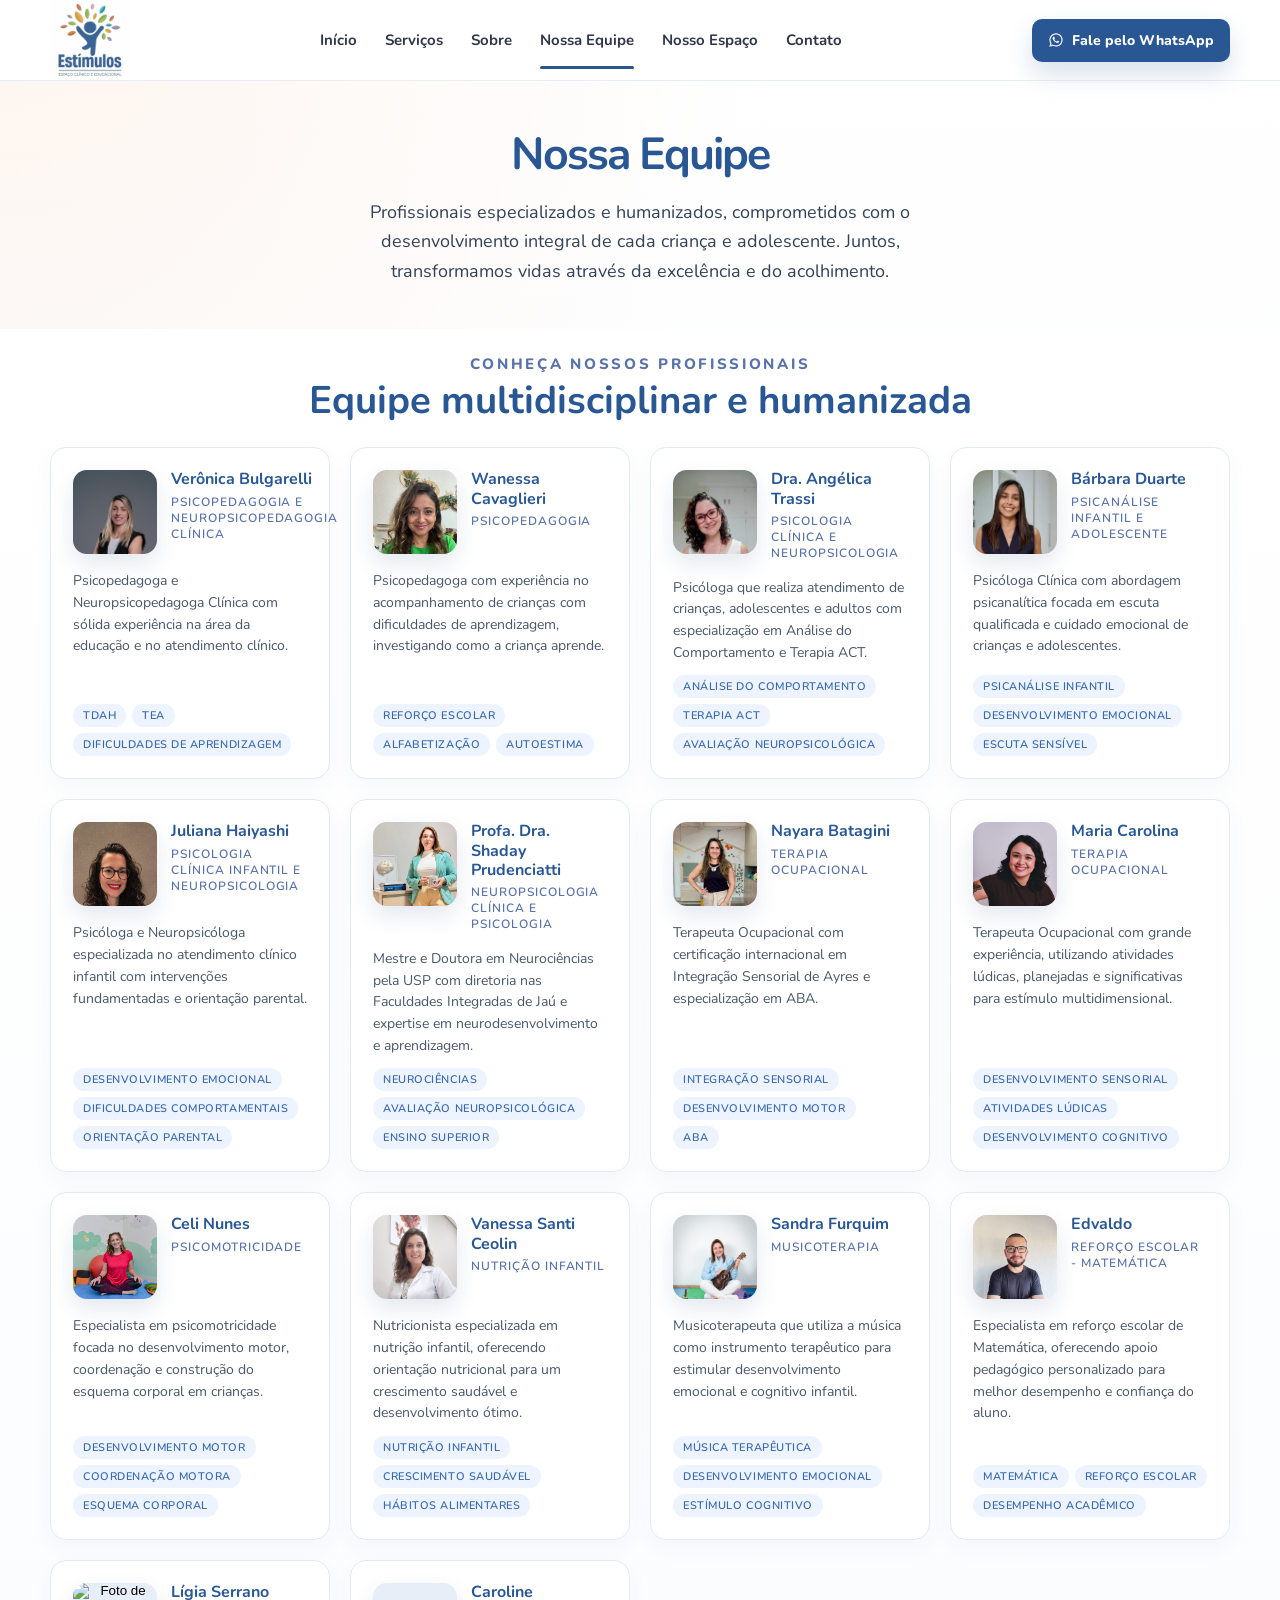
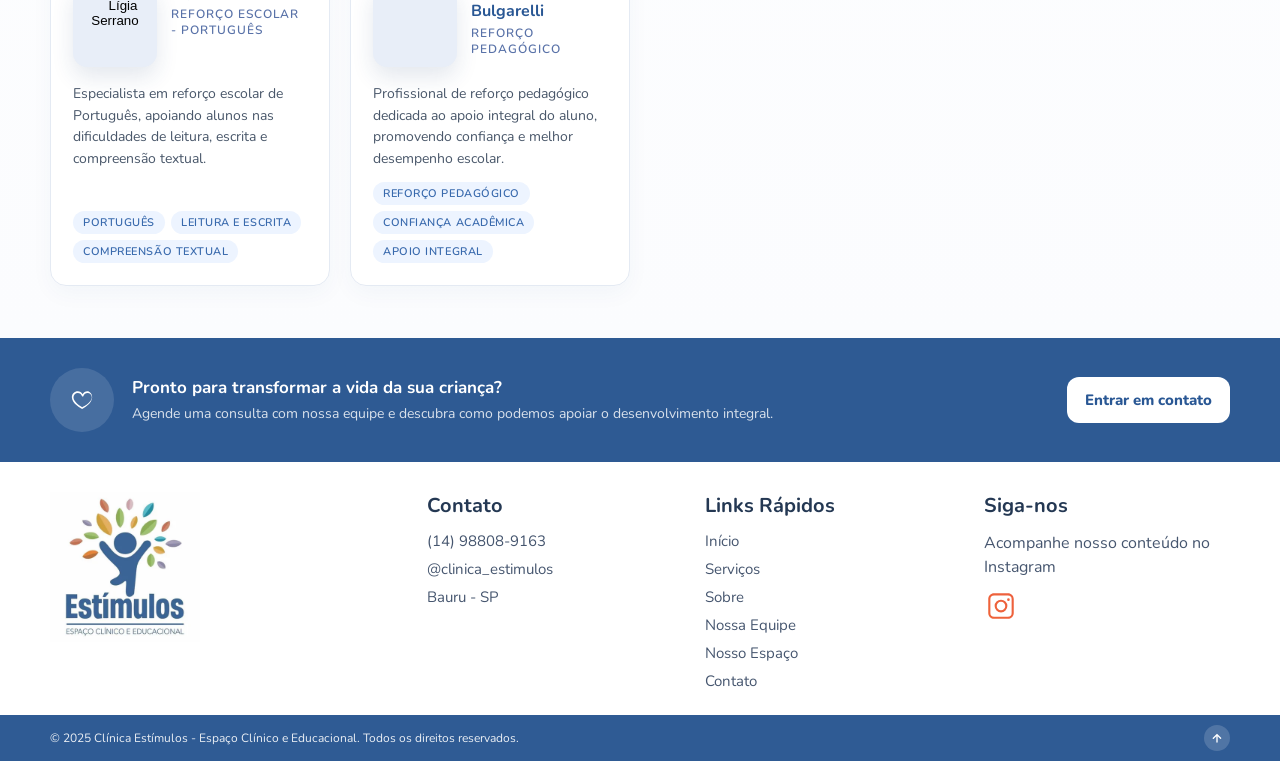
==== equipe.html @ e7fdd73e "Refactor code structure for improved readability and maintainability" ====
<!DOCTYPE html>
<html lang="pt-BR">
<head>
  <meta charset="UTF-8" />
  <meta name="viewport" content="width=device-width, initial-scale=1.0" />
  <title>Nossa Equipe | Clínica Estímulos</title>
  <meta name="description" content="Conheça nossa equipe multidisciplinar de profissionais especializados em desenvolvimento infantil, TDAH, TEA e aprendizagem." />
  <link rel="icon" type="image/png" href="images/logo.png" />
  <link rel="preconnect" href="https://fonts.googleapis.com" />
  <link rel="preconnect" href="https://fonts.gstatic.com" crossorigin />
  <link href="https://fonts.googleapis.com/css2?family=Nunito:wght@400;500;600;700;800&display=swap" rel="stylesheet" />
  <link rel="stylesheet" href="css/style.css" />
</head>
<body>
  <header class="site-header">
    <div class="container nav">
      <a href="index.html#home" class="brand" aria-label="Clínica Estímulos">
        <img src="images/logo.png" alt="Clínica Estímulos" class="logo" />
      </a>
      <button class="nav-toggle" type="button" aria-expanded="false" aria-controls="primary-menu" aria-label="Abrir menu principal">
        <span></span>
        <span></span>
        <span></span>
      </button>
      <nav id="primary-menu" class="main-nav" aria-label="Principal">
        <a href="index.html#home">Início</a>
        <a href="index.html#servicos">Serviços</a>
        <a href="index.html#sobre">Sobre</a>
        <a class="active" href="equipe.html">Nossa Equipe</a>
        <a href="nosso-espaco.html">Nosso Espaço</a>
        <a href="index.html#contato">Contato</a>
      </nav>
      <a class="btn-primary header-cta" href="https://wa.me/5514988089163" target="_blank" rel="noreferrer">
        <span class="btn-icon" aria-hidden="true">
          <svg viewBox="0 0 24 24" role="img"><path d="M19.05 4.94A9.86 9.86 0 0 0 12.03 2C6.57 2 2.13 6.44 2.13 11.9c0 1.75.46 3.46 1.34 4.98L2 22l5.28-1.38a9.87 9.87 0 0 0 4.73 1.2h.01c5.45 0 9.89-4.44 9.89-9.9 0-2.64-1.03-5.12-2.86-6.98Zm-7.02 15.2h-.01a8.2 8.2 0 0 1-4.18-1.14l-.3-.18-3.13.82.84-3.05-.2-.31a8.2 8.2 0 0 1-1.26-4.38c0-4.53 3.69-8.22 8.23-8.22 2.2 0 4.26.85 5.81 2.42a8.16 8.16 0 0 1 2.4 5.82c0 4.54-3.69 8.22-8.2 8.22Zm4.5-6.17c-.25-.12-1.49-.74-1.72-.83-.23-.08-.4-.12-.56.12-.17.25-.65.83-.8 1-.15.17-.3.19-.55.06-.25-.12-1.06-.39-2.03-1.26-.75-.67-1.26-1.5-1.4-1.75-.14-.25-.02-.38.1-.5.11-.11.25-.3.37-.44.12-.15.17-.25.25-.42.08-.17.04-.31-.02-.44-.06-.12-.56-1.35-.77-1.84-.2-.49-.4-.42-.56-.43h-.48c-.16 0-.42.06-.64.31-.22.25-.84.82-.84 2s.86 2.31.98 2.47c.12.17 1.69 2.57 4.1 3.6.57.25 1.02.4 1.36.52.57.18 1.08.16 1.49.1.45-.07 1.49-.61 1.7-1.2.21-.59.21-1.09.15-1.2-.06-.11-.23-.17-.48-.29Z" /></svg>
        </span>
        Fale pelo WhatsApp
      </a>
    </div>
  </header>

  <main>
    <section class="hero hero-secondary">
      <div class="container hero-grid-secondary">
        <div class="hero-copy-secondary">
          <h1>Nossa Equipe</h1>
          <p>
            Profissionais especializados e humanizados, comprometidos com o desenvolvimento
            integral de cada criança e adolescente. Juntos, transformamos vidas através da
            excelência e do acolhimento.
          </p>
        </div>
      </div>
    </section>

    <section class="team section-space">
      <div class="container">
        <div class="section-heading">
          <span>Conheça nossos profissionais</span>
          <h2>Equipe multidisciplinar e humanizada</h2>
        </div>

        <div class="team-grid js-team-gallery">
          <article class="team-card">
            <div class="team-card-header">
              <button class="team-avatar" type="button" aria-label="Ampliar foto de Verônica Bulgarelli">
                <img src="images/profissionais/veronica-bulgarelli.jfif" alt="Foto de Verônica Bulgarelli" loading="lazy" decoding="async" />
              </button>
              <div class="team-info-header">
                <h3>Verônica Bulgarelli</h3>
                <p class="team-specialty">Psicopedagogia e Neuropsicopedagogia Clínica</p>
              </div>
            </div>
            <div class="team-card-body">
              <p class="team-description">Psicopedagoga e Neuropsicopedagoga Clínica com sólida experiência na área da educação e no atendimento clínico.</p>
              <div class="team-tags">
                <span class="tag">TDAH</span>
                <span class="tag">TEA</span>
                <span class="tag">Dificuldades de Aprendizagem</span>
              </div>
            </div>
          </article>

          <article class="team-card">
            <div class="team-card-header">
              <button class="team-avatar" type="button" aria-label="Ampliar foto de Wanessa Cavaglieri">
                <img src="images/profissionais/wanessa-cavaglieri.jfif" alt="Foto de Wanessa Cavaglieri" loading="lazy" decoding="async" />
              </button>
              <div class="team-info-header">
                <h3>Wanessa Cavaglieri</h3>
                <p class="team-specialty">Psicopedagogia</p>
              </div>
            </div>
            <div class="team-card-body">
              <p class="team-description">Psicopedagoga com experiência no acompanhamento de crianças com dificuldades de aprendizagem, investigando como a criança aprende.</p>
              <div class="team-tags">
                <span class="tag">Reforço Escolar</span>
                <span class="tag">Alfabetização</span>
                <span class="tag">Autoestima</span>
              </div>
            </div>
          </article>

          <article class="team-card">
            <div class="team-card-header">
              <button class="team-avatar" type="button" aria-label="Ampliar foto de Dra. Angélica Trassi">
                <img src="images/profissionais/angelica-trassi.jfif" alt="Foto de Dra. Angélica Trassi" loading="lazy" decoding="async" />
              </button>
              <div class="team-info-header">
                <h3>Dra. Angélica Trassi</h3>
                <p class="team-specialty">Psicologia Clínica e Neuropsicologia</p>
              </div>
            </div>
            <div class="team-card-body">
              <p class="team-description">Psicóloga que realiza atendimento de crianças, adolescentes e adultos com especialização em Análise do Comportamento e Terapia ACT.</p>
              <div class="team-tags">
                <span class="tag">Análise do Comportamento</span>
                <span class="tag">Terapia ACT</span>
                <span class="tag">Avaliação Neuropsicológica</span>
              </div>
            </div>
          </article>

          <article class="team-card">
            <div class="team-card-header">
              <button class="team-avatar" type="button" aria-label="Ampliar foto de Bárbara Duarte">
                <img src="images/profissionais/barbara-duarte.jfif" alt="Foto de Bárbara Duarte" loading="lazy" decoding="async" />
              </button>
              <div class="team-info-header">
                <h3>Bárbara Duarte</h3>
                <p class="team-specialty">Psicanálise Infantil e Adolescente</p>
              </div>
            </div>
            <div class="team-card-body">
              <p class="team-description">Psicóloga Clínica com abordagem psicanalítica focada em escuta qualificada e cuidado emocional de crianças e adolescentes.</p>
              <div class="team-tags">
                <span class="tag">Psicanálise Infantil</span>
                <span class="tag">Desenvolvimento Emocional</span>
                <span class="tag">Escuta Sensível</span>
              </div>
            </div>
          </article>

          <article class="team-card">
            <div class="team-card-header">
              <button class="team-avatar" type="button" aria-label="Ampliar foto de Juliana Haiyashi">
                <img src="images/profissionais/juliana-haiyashi.jfif" alt="Foto de Juliana Haiyashi" loading="lazy" decoding="async" />
              </button>
              <div class="team-info-header">
                <h3>Juliana Haiyashi</h3>
                <p class="team-specialty">Psicologia Clínica Infantil e Neuropsicologia</p>
              </div>
            </div>
            <div class="team-card-body">
              <p class="team-description">Psicóloga e Neuropsicóloga especializada no atendimento clínico infantil com intervenções fundamentadas e orientação parental.</p>
              <div class="team-tags">
                <span class="tag">Desenvolvimento Emocional</span>
                <span class="tag">Dificuldades Comportamentais</span>
                <span class="tag">Orientação Parental</span>
              </div>
            </div>
          </article>

          <article class="team-card">
            <div class="team-card-header">
              <button class="team-avatar" type="button" aria-label="Ampliar foto de Profa. Dra. Shaday Prudenciatti">
                <img src="images/profissionais/shaday-prudenciatti.jfif" alt="Foto de Profa. Dra. Shaday Prudenciatti" loading="lazy" decoding="async" />
              </button>
              <div class="team-info-header">
                <h3>Profa. Dra. Shaday Prudenciatti</h3>
                <p class="team-specialty">Neuropsicologia Clínica e Psicologia</p>
              </div>
            </div>
            <div class="team-card-body">
              <p class="team-description">Mestre e Doutora em Neurociências pela USP com diretoria nas Faculdades Integradas de Jaú e expertise em neurodesenvolvimento e aprendizagem.</p>
              <div class="team-tags">
                <span class="tag">Neurociências</span>
                <span class="tag">Avaliação Neuropsicológica</span>
                <span class="tag">Ensino Superior</span>
              </div>
            </div>
          </article>

          <article class="team-card">
            <div class="team-card-header">
              <button class="team-avatar" type="button" aria-label="Ampliar foto de Nayara Batagini">
                <img class="team-avatar-photo-nayara" src="images/profissionais/nayara-batagini.jpeg" alt="Foto de Nayara Batagini" loading="lazy" decoding="async" />
              </button>
              <div class="team-info-header">
                <h3>Nayara Batagini</h3>
                <p class="team-specialty">Terapia Ocupacional</p>
              </div>
            </div>
            <div class="team-card-body">
              <p class="team-description">Terapeuta Ocupacional com certificação internacional em Integração Sensorial de Ayres e especialização em ABA.</p>
              <div class="team-tags">
                <span class="tag">Integração Sensorial</span>
                <span class="tag">Desenvolvimento Motor</span>
                <span class="tag">ABA</span>
              </div>
            </div>
          </article>

          <article class="team-card">
            <div class="team-card-header">
              <button class="team-avatar" type="button" aria-label="Ampliar foto de Maria Carolina">
                <img src="images/profissionais/maria-carolina.jpeg" alt="Foto de Maria Carolina" loading="lazy" decoding="async" />
              </button>
              <div class="team-info-header">
                <h3>Maria Carolina</h3>
                <p class="team-specialty">Terapia Ocupacional</p>
              </div>
            </div>
            <div class="team-card-body">
              <p class="team-description">Terapeuta Ocupacional com grande experiência, utilizando atividades lúdicas, planejadas e significativas para estímulo multidimensional.</p>
              <div class="team-tags">
                <span class="tag">Desenvolvimento Sensorial</span>
                <span class="tag">Atividades Lúdicas</span>
                <span class="tag">Desenvolvimento Cognitivo</span>
              </div>
            </div>
          </article>

          <article class="team-card">
            <div class="team-card-header">
              <button class="team-avatar" type="button" aria-label="Ampliar foto de Celi Nunes">
                <img src="images/profissionais/celi-nunes.jfif" alt="Foto de Celi Nunes" loading="lazy" decoding="async" />
              </button>
              <div class="team-info-header">
                <h3>Celi Nunes</h3>
                <p class="team-specialty">Psicomotricidade</p>
              </div>
            </div>
            <div class="team-card-body">
              <p class="team-description">Especialista em psicomotricidade focada no desenvolvimento motor, coordenação e construção do esquema corporal em crianças.</p>
              <div class="team-tags">
                <span class="tag">Desenvolvimento Motor</span>
                <span class="tag">Coordenação Motora</span>
                <span class="tag">Esquema Corporal</span>
              </div>
            </div>
          </article>

          <article class="team-card">
            <div class="team-card-header">
              <button class="team-avatar" type="button" aria-label="Ampliar foto de Vanessa Santi Ceolin">
                <img src="images/profissionais/vanessa-santi-ceolin.jfif" alt="Foto de Vanessa Santi Ceolin" loading="lazy" decoding="async" />
              </button>
              <div class="team-info-header">
                <h3>Vanessa Santi Ceolin</h3>
                <p class="team-specialty">Nutrição Infantil</p>
              </div>
            </div>
            <div class="team-card-body">
              <p class="team-description">Nutricionista especializada em nutrição infantil, oferecendo orientação nutricional para um crescimento saudável e desenvolvimento ótimo.</p>
              <div class="team-tags">
                <span class="tag">Nutrição Infantil</span>
                <span class="tag">Crescimento Saudável</span>
                <span class="tag">Hábitos Alimentares</span>
              </div>
            </div>
          </article>

          <article class="team-card">
            <div class="team-card-header">
              <button class="team-avatar" type="button" aria-label="Ampliar foto de Sandra Furquim">
                <img src="images/profissionais/sandra-furquim.jfif" alt="Foto de Sandra Furquim" loading="lazy" decoding="async" />
              </button>
              <div class="team-info-header">
                <h3>Sandra Furquim</h3>
                <p class="team-specialty">Musicoterapia</p>
              </div>
            </div>
            <div class="team-card-body">
              <p class="team-description">Musicoterapeuta que utiliza a música como instrumento terapêutico para estimular desenvolvimento emocional e cognitivo infantil.</p>
              <div class="team-tags">
                <span class="tag">Música Terapêutica</span>
                <span class="tag">Desenvolvimento Emocional</span>
                <span class="tag">Estímulo Cognitivo</span>
              </div>
            </div>
          </article>

          <article class="team-card">
            <div class="team-card-header">
              <button class="team-avatar" type="button" aria-label="Ampliar foto de Edvaldo">
                <img src="images/profissionais/edvaldo.jfif" alt="Foto de Edvaldo" loading="lazy" decoding="async" />
              </button>
              <div class="team-info-header">
                <h3>Edvaldo</h3>
                <p class="team-specialty">Reforço Escolar - Matemática</p>
              </div>
            </div>
            <div class="team-card-body">
              <p class="team-description">Especialista em reforço escolar de Matemática, oferecendo apoio pedagógico personalizado para melhor desempenho e confiança do aluno.</p>
              <div class="team-tags">
                <span class="tag">Matemática</span>
                <span class="tag">Reforço Escolar</span>
                <span class="tag">Desempenho Acadêmico</span>
              </div>
            </div>
          </article>

          <article class="team-card">
            <div class="team-card-header">
              <button class="team-avatar" type="button" aria-label="Ampliar foto de Lígia Serrano">
                <img src="images/profissionais/ligia-serrano.jpeg" alt="Foto de Lígia Serrano" loading="lazy" decoding="async" />
              </button>
              <div class="team-info-header">
                <h3>Lígia Serrano</h3>
                <p class="team-specialty">Reforço Escolar - Português</p>
              </div>
            </div>
            <div class="team-card-body">
              <p class="team-description">Especialista em reforço escolar de Português, apoiando alunos nas dificuldades de leitura, escrita e compreensão textual.</p>
              <div class="team-tags">
                <span class="tag">Português</span>
                <span class="tag">Leitura e Escrita</span>
                <span class="tag">Compreensão Textual</span>
              </div>
            </div>
          </article>

          <article class="team-card">
            <div class="team-card-header">
              <button class="team-avatar" type="button" aria-label="Ampliar foto de Caroline Bulgarelli">
                <img src="images/profissionais/caroline-bulgarelli.jfif" alt="Foto de Caroline Bulgarelli" loading="lazy" decoding="async" />
              </button>
              <div class="team-info-header">
                <h3>Caroline Bulgarelli</h3>
                <p class="team-specialty">Reforço Pedagógico</p>
              </div>
            </div>
            <div class="team-card-body">
              <p class="team-description">Profissional de reforço pedagógico dedicada ao apoio integral do aluno, promovendo confiança e melhor desempenho escolar.</p>
              <div class="team-tags">
                <span class="tag">Reforço Pedagógico</span>
                <span class="tag">Confiança Acadêmica</span>
                <span class="tag">Apoio Integral</span>
              </div>
            </div>
          </article>
        </div>
      </div>
    </section>

    <div class="space-lightbox team-lightbox" aria-hidden="true">
      <button class="space-lightbox-close" type="button" aria-label="Fechar foto ampliada">×</button>
      <button class="space-lightbox-nav prev" type="button" aria-label="Foto anterior">‹</button>
      <figure class="space-lightbox-figure" role="dialog" aria-modal="true" aria-label="Foto ampliada do profissional">
        <img src="" alt="" class="space-lightbox-image" />
        <figcaption class="space-lightbox-caption"></figcaption>
      </figure>
      <button class="space-lightbox-nav next" type="button" aria-label="Próxima foto">›</button>
    </div>

    <section class="info-band">
      <div class="container info-band-inner">
        <div class="info-copy">
          <div class="heart-icon" aria-hidden="true"><svg viewBox="0 0 64 64" role="img"><path d="M45.3 10.7c-5 0-9.3 2.8-11.8 7-2.5-4.2-6.8-7-11.8-7C13.5 10.7 7 17.2 7 25.3c0 15.7 23.5 28 24.5 28.5a2 2 0 0 0 1.8 0C34.3 53.3 57 41 57 25.3c0-8.1-6.5-14.6-11.7-14.6Zm-12.9 39C26.9 46.5 11 36.3 11 25.3c0-5.9 4.8-10.7 10.7-10.7 4.4 0 8.4 3 10 7.4a2 2 0 0 0 3.8 0c1.6-4.4 5.6-7.4 10-7.4 5.9 0 10.7 4.8 10.7 10.7 0 11-16.4 21.3-23.8 24.4Z" /></svg></div>
          <div>
            <h2>Pronto para transformar a vida da sua criança?</h2>
            <p>Agende uma consulta com nossa equipe e descubra como podemos apoiar o desenvolvimento integral.</p>
          </div>
        </div>
        <a href="https://wa.me/5514988089163" class="info-link" target="_blank" rel="noreferrer">Entrar em contato</a>
      </div>
    </section>
  </main>

  <footer id="contato" class="site-footer">
    <div class="container footer-grid">
      <div class="footer-brand"><img src="images/logo.png" alt="Clínica Estímulos" class="logo footer-logo" /></div>
      <div><h3>Contato</h3><ul class="footer-list"><li>(14) 98808-9163</li><li>@clinica_estimulos</li><li>Bauru - SP</li></ul></div>
      <div><h3>Links Rápidos</h3><ul class="footer-list footer-links"><li><a href="index.html#home">Início</a></li><li><a href="index.html#servicos">Serviços</a></li><li><a href="index.html#sobre">Sobre</a></li><li><a href="equipe.html">Nossa Equipe</a></li><li><a href="nosso-espaco.html">Nosso Espaço</a></li><li><a href="index.html#contato">Contato</a></li></ul></div>
      <div>
        <h3>Siga-nos</h3>
        <p class="social-copy">Acompanhe nosso conteúdo no Instagram</p>
        <a href="https://www.instagram.com/clinica_estimulos" target="_blank" rel="noreferrer" class="social-link" aria-label="Instagram da Clínica Estímulos">
          <svg viewBox="0 0 64 64" role="img"><defs><linearGradient id="insta" x1="0" y1="64" x2="64" y2="0"><stop offset="0" stop-color="#feda75" /><stop offset="0.4" stop-color="#fa7e1e" /><stop offset="0.7" stop-color="#d62976" /><stop offset="1" stop-color="#4f5bd5" /></linearGradient></defs><path fill="url(#insta)" d="M19 8h26c6.1 0 11 4.9 11 11v26c0 6.1-4.9 11-11 11H19C12.9 56 8 51.1 8 45V19C8 12.9 12.9 8 19 8Zm0 4a7 7 0 0 0-7 7v26a7 7 0 0 0 7 7h26a7 7 0 0 0 7-7V19a7 7 0 0 0-7-7H19Zm27 5.5a2.5 2.5 0 1 1 0 5 2.5 2.5 0 0 1 0-5ZM32 20a12 12 0 1 1 0 24 12 12 0 0 1 0-24Zm0 4a8 8 0 1 0 0 16 8 8 0 0 0 0-16Z" /></svg>
        </a>
      </div>
    </div>
    <div class="footer-bottom">
      <div class="container footer-bottom-inner">
        <p>© 2025 Clínica Estímulos - Espaço Clínico e Educacional. Todos os direitos reservados.</p>
        <a href="#home" class="back-to-top" aria-label="Voltar ao topo"><svg viewBox="0 0 24 24" role="img"><path d="M12 5.5 5.8 11.7a1 1 0 1 0 1.4 1.4l3.8-3.8V18a1 1 0 1 0 2 0V9.3l3.8 3.8a1 1 0 0 0 1.4-1.4L12 5.5Z" /></svg></a>
      </div>
    </div>
  </footer>
  <script src="js/script.js"></script>
</body>
</html>
---- css/style.css ----
:root {
  --blue: #295794;
  --blue-dark: #1d3f73;
  --blue-soft: #edf4ff;
  --text: #1f2f46;
  --muted: #516074;
  --line: #e4eaf3;
  --surface: #ffffff;
  --band: #2e5a93;
  --shadow: 0 18px 40px rgba(37, 75, 122, 0.09);
}

* {
  margin: 0;
  padding: 0;
  box-sizing: border-box;
}

html {
  scroll-behavior: smooth;
  overflow-x: hidden;
}

body {
  font-family: "Nunito", sans-serif;
  color: var(--text);
  max-width: 100%;
  overflow-x: hidden;
  background:
    radial-gradient(circle at top left, rgba(248, 206, 176, 0.2), transparent 28%),
    linear-gradient(180deg, #ffffff 0%, #fbfcfe 38%, #ffffff 100%);
}

img {
  max-width: 100%;
  display: block;
}

a {
  color: inherit;
  text-decoration: none;
}

.container {
  width: min(1180px, calc(100% - 32px));
  margin: 0 auto;
}

.section-space {
  padding: 24px 0 52px;
}

.site-header {
  position: sticky;
  top: 0;
  z-index: 20;
  background: rgba(255, 255, 255, 0.95);
  backdrop-filter: blur(10px);
  border-bottom: 1px solid rgba(228, 234, 243, 0.8);
  transition: box-shadow 0.25s ease;
}

.site-header.is-floating {
  box-shadow: 0 4px 20px rgba(37, 75, 122, 0.12);
}

section[id] {
  scroll-margin-top: 92px;
}

.nav {
  min-height: 76px;
  display: flex;
  align-items: center;
  justify-content: space-between;
  gap: 24px;
}

.brand {
  flex: 0 0 auto;
}

.logo {
  width: 80px;
}

.nav-toggle {
  display: none;
  width: 42px;
  height: 42px;
  border: 1px solid #c5d5ec;
  border-radius: 10px;
  background: #fff;
  align-items: center;
  justify-content: center;
  flex-direction: column;
  gap: 5px;
  cursor: pointer;
}

.nav-toggle span {
  width: 18px;
  height: 2px;
  border-radius: 999px;
  background: var(--blue);
  transition: transform 0.2s ease, opacity 0.2s ease;
}

.site-header.menu-open .nav-toggle span:nth-child(1) {
  transform: translateY(7px) rotate(45deg);
}

.site-header.menu-open .nav-toggle span:nth-child(2) {
  opacity: 0;
}

.site-header.menu-open .nav-toggle span:nth-child(3) {
  transform: translateY(-7px) rotate(-45deg);
}

.main-nav {
  display: flex;
  align-items: center;
  flex-wrap: nowrap;
  justify-content: center;
  gap: 28px;
  font-size: 15px;
  font-weight: 700;
  color: #303747;
}

.main-nav a {
  position: relative;
  padding: 8px 0;
}

.main-nav a.active::after,
.main-nav a:hover::after {
  content: "";
  position: absolute;
  left: 0;
  right: 0;
  bottom: -11px;
  height: 3px;
  border-radius: 999px;
  background: var(--blue);
}

.btn-primary,
.btn-secondary,
.info-link {
  display: inline-flex;
  align-items: center;
  justify-content: center;
  gap: 8px;
  min-height: 46px;
  border-radius: 12px;
  padding: 12px 18px;
  font-size: 15px;
  font-weight: 800;
  transition: transform 0.2s ease, box-shadow 0.2s ease, background 0.2s ease;
}

.btn-primary:hover,
.btn-secondary:hover,
.info-link:hover {
  transform: translateY(-1px);
}

.btn-primary {
  background: var(--blue);
  color: #fff;
  box-shadow: 0 12px 24px rgba(41, 87, 148, 0.18);
}

.btn-secondary {
  border: 1.5px solid #7291c1;
  color: var(--blue);
  background: #fff;
}

.header-cta {
  padding-inline: 16px;
  min-height: 42px;
  font-size: 14px;
  border-radius: 10px;
  white-space: nowrap;
}

.btn-icon {
  width: 16px;
  height: 16px;
  display: inline-flex;
}

.btn-icon svg {
  width: 100%;
  height: 100%;
  fill: currentColor;
}

.hero {
  padding: 42px 0 26px;
}

.hero-grid {
  display: grid;
  grid-template-columns: minmax(0, 1fr) minmax(380px, 0.97fr);
  gap: 34px;
  align-items: center;
}

.hero-copy {
  padding: 20px 0 0 12px;
}

.hero-copy h1 {
  max-width: 560px;
  font-size: clamp(3rem, 4vw, 4.25rem);
  line-height: 0.98;
  color: var(--blue);
  letter-spacing: -0.045em;
  margin-bottom: 24px;
}

.hero-copy p {
  max-width: 505px;
  font-size: 18px;
  line-height: 1.65;
  color: #334257;
}

.hero-actions {
  display: flex;
  flex-wrap: wrap;
  gap: 14px;
  margin-top: 26px;
}

.btn-whatsapp {
  padding-inline: 16px 20px;
}

.hero-visual {
  position: relative;
  min-height: 520px;
  overflow: hidden;
  border-radius: 0 0 0 80px;
  background:
    radial-gradient(circle at 20% 26%, rgba(255, 197, 156, 0.45), transparent 18%),
    linear-gradient(135deg, #fff 10%, #f6ede6 100%);
}

.hero-photo {
  position: absolute;
  inset: 24px 76px 0 0;
  width: calc(100% - 76px);
  height: calc(100% - 24px);
  object-fit: cover;
  object-position: center;
  border-radius: 0 0 0 48px;
}

.leaf {
  position: absolute;
  right: 0;
  border-radius: 100% 0 100% 0;
  opacity: 0.95;
}

.leaf-1 { top: 52px; right: 76px; width: 44px; height: 72px; background: #dbadc5; transform: rotate(-12deg); }
.leaf-2 { top: 44px; right: 8px; width: 54px; height: 92px; background: #9ccc64; transform: rotate(34deg); }
.leaf-3 { top: 128px; right: 88px; width: 70px; height: 132px; background: #a6d576; transform: rotate(12deg); }
.leaf-4 { top: 112px; right: 32px; width: 54px; height: 112px; background: #f5cb62; transform: rotate(10deg); }
.leaf-5 { top: 152px; right: -6px; width: 54px; height: 96px; background: #77bdd8; transform: rotate(50deg); }
.leaf-6 { top: 228px; right: 36px; width: 72px; height: 112px; background: #f2a06f; transform: rotate(82deg); }
.leaf-7 { top: 298px; right: 92px; width: 60px; height: 108px; background: #c7d66c; transform: rotate(126deg); }
.leaf-8 { top: 316px; right: 6px; width: 46px; height: 76px; background: #93c9df; transform: rotate(128deg); }
.leaf-9 { top: 406px; right: 40px; width: 34px; height: 56px; background: #f1c879; transform: rotate(126deg); }

.section-heading {
  text-align: center;
  margin-bottom: 26px;
}

.section-heading span,
.about-copy > span {
  display: inline-block;
  margin-bottom: 6px;
  font-size: 15px;
  font-weight: 800;
  text-transform: uppercase;
  letter-spacing: 0.18em;
  color: #5972a8;
}

.section-heading h2,
.about-copy h2 {
  font-size: clamp(2rem, 3vw, 3rem);
  line-height: 1.08;
  color: var(--blue);
}

.services-grid {
  display: grid;
  grid-template-columns: repeat(4, minmax(0, 1fr));
  gap: 12px;
}

.service-card {
  background: rgba(255, 255, 255, 0.92);
  border: 1px solid var(--line);
  border-radius: 16px;
  padding: 22px 18px 16px;
  text-align: center;
  box-shadow: 0 8px 22px rgba(36, 69, 116, 0.04);
}

.service-icon {
  width: 76px;
  height: 76px;
  margin: 0 auto 16px;
  display: grid;
  place-items: center;
  border-radius: 999px;
}

.service-icon svg,
.feature-icon svg,
.heart-icon svg,
.back-to-top svg,
.social-link svg {
  width: 38px;
  height: 38px;
  fill: currentColor;
}

.service-card h3 {
  min-height: 54px;
  font-size: 15px;
  line-height: 1.2;
  color: var(--blue);
  margin-bottom: 8px;
}

.service-card p {
  font-size: 13px;
  line-height: 1.45;
  color: #49576a;
}

.blue { background: #deecff; color: #3869ad; }
.green { background: #e7f4cf; color: #568749; }
.lilac { background: #ede7fa; color: #61589c; }
.yellow { background: #fff1cb; color: #d38d1c; }
.peach { background: #ffe6dc; color: #cb7b54; }
.mint { background: #ddf4e5; color: #4d9065; }
.coral { background: #ffebe1; color: #da5f3b; }
.sky { background: #e3efff; color: #4e7cc8; }
.pink { background: #fde4f4; color: #b94b8a; }

.about {
  background: linear-gradient(180deg, #faf8f5 0%, #ffffff 100%);
  padding: 18px 0 0;
}

.about-grid {
  display: grid;
  grid-template-columns: minmax(0, 0.88fr) minmax(0, 1.12fr);
  align-items: center;
}

.about-image-wrap {
  min-height: 420px;
}

.about-image {
  width: 100%;
  height: 100%;
  min-height: 420px;
  object-fit: cover;
}

.about-copy {
  padding: 36px 10px 34px 38px;
}

.about-copy p {
  max-width: 600px;
  font-size: 17px;
  line-height: 1.6;
  color: var(--muted);
  margin-top: 16px;
}

.feature-grid {
  display: grid;
  grid-template-columns: repeat(3, minmax(0, 1fr));
  gap: 16px;
  margin-top: 28px;
}

.feature-card {
  display: flex;
  align-items: flex-start;
  gap: 12px;
}

.feature-icon,
.heart-icon,
.back-to-top {
  flex: 0 0 auto;
  width: 48px;
  height: 48px;
  display: grid;
  place-items: center;
  border-radius: 999px;
}

.feature-icon svg,
.heart-icon svg,
.back-to-top svg {
  width: 26px;
  height: 26px;
}

.blue-soft { background: #edf4ff; color: #547fbc; }
.green-soft { background: #e7f4eb; color: #5f9e71; }
.lilac-soft { background: #f1ebff; color: #836bbd; }

.feature-card h3 {
  font-size: 18px;
  line-height: 1.15;
  color: #274f88;
  margin-bottom: 6px;
}

.feature-card p {
  font-size: 13px;
  line-height: 1.45;
  color: #637286;
  margin: 0;
}

.info-band {
  background: var(--band);
  color: #fff;
}

.info-band-inner {
  min-height: 124px;
  display: flex;
  align-items: center;
  justify-content: space-between;
  gap: 24px;
  padding: 22px 0;
}

.info-copy {
  display: flex;
  align-items: center;
  gap: 18px;
}

.heart-icon {
  background: rgba(255, 255, 255, 0.12);
  color: #fff;
  width: 64px;
  height: 64px;
}

.info-copy h2 {
  font-size: 17px;
  line-height: 1.35;
  margin-bottom: 4px;
}

.info-copy p {
  color: rgba(255, 255, 255, 0.82);
  font-size: 14px;
}

.info-link {
  background: #fff;
  color: var(--blue);
  min-width: 112px;
}

.site-footer {
  background: #fff;
}

.footer-grid {
  display: grid;
  grid-template-columns: 1.4fr 1fr 1fr 1fr;
  gap: 32px;
  padding: 30px 0 24px;
  align-items: start;
}

.footer-logo {
  width: 150px;
}

.site-footer h3 {
  font-size: 20px;
  color: #243853;
  margin-bottom: 12px;
}

.footer-list {
  list-style: none;
  display: grid;
  gap: 8px;
  color: #46566f;
  font-size: 15px;
}

.footer-links a:hover {
  color: var(--blue);
}

.social-copy {
  color: #46566f;
  line-height: 1.5;
  margin-bottom: 10px;
}

.social-link {
  display: inline-flex;
  width: 34px;
  height: 34px;
}

.social-link svg {
  width: 100%;
  height: 100%;
}

.footer-bottom {
  background: #2f5b94;
  color: rgba(255, 255, 255, 0.9);
}

.footer-bottom-inner {
  min-height: 46px;
  display: flex;
  align-items: center;
  justify-content: space-between;
  gap: 20px;
  font-size: 12px;
  text-align: center;
}

.back-to-top {
  background: rgba(255, 255, 255, 0.16);
  color: #fff;
  width: 26px;
  height: 26px;
}

.back-to-top svg {
  width: 16px;
  height: 16px;
}

@media (max-width: 1180px) {
  .main-nav {
    gap: 14px 18px;
    font-size: 14px;
  }

  .services-grid {
    grid-template-columns: repeat(3, minmax(0, 1fr));
  }
}

@media (max-width: 1100px) {
  .nav {
    position: relative;
    flex-wrap: nowrap;
    justify-content: space-between;
    padding: 14px 0;
    gap: 12px;
    min-height: 72px;
  }

  .nav-toggle {
    display: inline-flex;
  }

  .header-cta {
    display: none;
  }

  .main-nav {
    display: none;
    position: absolute;
    top: calc(100% + 8px);
    left: 0;
    right: 0;
    width: 100%;
    margin-top: 0;
    padding: 8px;
    border: 1px solid var(--line);
    border-radius: 12px;
    background: #fff;
    box-shadow: 0 12px 30px rgba(26, 56, 94, 0.08);
    flex-direction: column;
    align-items: stretch;
    gap: 4px;
    z-index: 25;
  }

  .site-header.menu-open .main-nav {
    display: flex;
  }

  .main-nav a {
    width: 100%;
    border-radius: 8px;
    padding: 10px 12px;
  }

  .main-nav a.active,
  .main-nav a:hover {
    background: #f0f5fd;
  }

  .main-nav a.active::after,
  .main-nav a:hover::after {
    display: none;
  }

  section[id] {
    scroll-margin-top: 84px;
  }
}

@media (max-width: 980px) {
  .hero-grid,
  .about-grid,
  .footer-grid {
    grid-template-columns: 1fr;
  }

  .feature-grid {
    gap: 12px;
    margin-bottom: 14px;
  }

  .feature-card {
    flex-direction: column;
    align-items: center;
    text-align: center;
    gap: 10px;
    border: 1px solid var(--line);
    border-radius: 16px;
    background: rgba(255, 255, 255, 0.95);
    box-shadow: 0 8px 22px rgba(36, 69, 116, 0.04);
    padding: 16px 14px;
  }

  .feature-icon {
    width: 52px;
    height: 52px;
  }

  .feature-card h3 {
    margin-bottom: 4px;
  }

  .footer-grid {
    gap: 22px;
    padding: 24px 0 20px;
    text-align: center;
  }

  .footer-grid > div,
  .footer-brand {
    display: grid;
    justify-items: center;
  }

  .footer-list {
    justify-items: center;
  }

  .hero-copy,
  .about-copy {
    padding: 0;
  }

  .hero-visual {
    min-height: 460px;
  }

  .hero-photo {
    inset: 16px 54px 0 0;
    width: calc(100% - 54px);
    height: calc(100% - 16px);
  }

  .feature-grid {
    grid-template-columns: 1fr;
  }

  .info-band-inner,
  .info-copy,
  .footer-bottom-inner {
    flex-direction: column;
    text-align: center;
  }
}

@media (max-width: 720px) {
  .container {
    width: min(100% - 24px, 1180px);
  }

  .logo,
  .footer-logo {
    width: 124px;
  }

  .hero {
    padding-top: 28px;
  }

  .hero-copy h1 {
    font-size: 2.7rem;
  }

  .hero-copy p {
    font-size: 16px;
  }

  .hero-visual {
    min-height: 360px;
    border-radius: 28px;
  }

  .hero-photo {
    inset: 10px 42px 0 0;
    width: calc(100% - 42px);
    border-radius: 28px 0 0 28px;
  }

  .services-grid {
    grid-template-columns: repeat(2, minmax(0, 1fr));
  }

  .about-image,
  .about-image-wrap {
    min-height: 280px;
  }

}

@media (max-width: 520px) {
  .main-nav {
    font-size: 13px;
  }

  .header-cta {
    width: 100%;
  }

  .hero-actions {
    display: grid;
  }

  .services-grid {
    grid-template-columns: 1fr;
  }

  .hero-visual {
    min-height: 310px;
  }

  .service-card h3 {
    min-height: auto;
  }

  .site-footer h3 {
    font-size: 18px;
  }

  .footer-list {
    font-size: 14px;
    gap: 6px;
  }

  .social-copy {
    font-size: 14px;
  }

  .footer-bottom-inner {
    gap: 10px;
    font-size: 11px;
    line-height: 1.5;
  }

  .footer-bottom-inner p {
    max-width: 300px;
  }
}

/* Team Page Styles */
.hero-secondary {
  padding: 52px 0 42px;
}

.hero-grid-secondary {
  display: flex;
  align-items: center;
  justify-content: center;
  text-align: center;
}

.hero-copy-secondary {
  max-width: 720px;
}

.hero-copy-secondary h1 {
  font-size: clamp(2.5rem, 3.5vw, 3.5rem);
  line-height: 1;
  color: var(--blue);
  letter-spacing: -0.045em;
  margin-bottom: 20px;
}

.hero-copy-secondary p {
  font-size: 18px;
  line-height: 1.65;
  color: #334257;
  max-width: 600px;
}

.team {
  background: linear-gradient(180deg, #ffffff 0%, #fbfcfe 100%);
}

.team-grid {
  display: grid;
  grid-template-columns: repeat(4, minmax(0, 1fr));
  gap: 20px;
}

.team-card {
  background: rgba(255, 255, 255, 0.95);
  border: 1px solid var(--line);
  border-radius: 16px;
  padding: 22px;
  transition: all 0.3s ease;
  box-shadow: 0 8px 22px rgba(36, 69, 116, 0.04);
  display: flex;
  flex-direction: column;
}

.team-card:hover {
  transform: translateY(-4px);
  box-shadow: 0 12px 32px rgba(36, 69, 116, 0.12);
}

.team-card-header {
  display: flex;
  align-items: flex-start;
  gap: 14px;
  margin-bottom: 16px;
}

.team-avatar {
  flex: 0 0 84px;
  width: 84px;
  height: 84px;
  border-radius: 14px;
  overflow: hidden;
  border: 0;
  padding: 0;
  background: #e8eef8;
  cursor: zoom-in;
  box-shadow: 0 10px 22px rgba(36, 69, 116, 0.12);
  transition: transform 0.25s ease, box-shadow 0.25s ease;
}

.team-avatar img {
  width: 100%;
  height: 100%;
  object-fit: cover;
  object-position: center top;
  display: block;
  transition: transform 0.3s ease, filter 0.3s ease;
}

.team-avatar img .team-avatar-photo-nayara {
  object-position: 50% 30%;
}

.team-avatar:hover,
.team-avatar:focus-visible {
  transform: translateY(-2px);
  box-shadow: 0 14px 28px rgba(36, 69, 116, 0.16);
}

.team-avatar:hover img,
.team-avatar:focus-visible img {
  transform: scale(1.04);
  filter: saturate(1.04) contrast(1.03);
}

.team-avatar:focus-visible {
  outline: 3px solid #84a7dd;
  outline-offset: 3px;
}

.team-avatar-placeholder {
  display: grid;
  place-items: center;
  background: linear-gradient(135deg, #dbe7fb 0%, #a8c2ea 100%);
  color: var(--blue);
  cursor: default;
}

.team-avatar-placeholder span {
  font-size: 24px;
  font-weight: 800;
  letter-spacing: 0.08em;
}

.team-info-header {
  flex: 1;
  display: flex;
  flex-direction: column;
  justify-content: center;
}

.team-card h3 {
  font-size: 16px;
  font-weight: 700;
  color: var(--blue);
  margin: 0;
  line-height: 1.2;
}

.team-specialty {
  font-size: 12px;
  font-weight: 600;
  color: #5972a8;
  text-transform: uppercase;
  letter-spacing: 0.08em;
  margin: 4px 0 0 0 !important;
}

.team-card-body {
  flex: 1;
  display: flex;
  flex-direction: column;
}

.team-description {
  font-size: 14px;
  line-height: 1.55;
  color: #49576a;
  margin-bottom: 12px;
}

.team-tags {
  display: flex;
  flex-wrap: wrap;
  gap: 6px;
  margin-top: auto;
}

.tag {
  display: inline-block;
  font-size: 11px;
  font-weight: 600;
  padding: 4px 10px;
  background: #edf4ff;
  color: #3869ad;
  border-radius: 20px;
  text-transform: uppercase;
  letter-spacing: 0.05em;
}

/* Avatar Gradients */
.blue-gradient { background: linear-gradient(135deg, #5b9ae3 0%, #3869ad 100%); }
.green-gradient { background: linear-gradient(135deg, #7ab85c 0%, #568749 100%); }
.lilac-gradient { background: linear-gradient(135deg, #8b79b8 0%, #61589c 100%); }
.yellow-gradient { background: linear-gradient(135deg, #f5c74d 0%, #d38d1c 100%); }
.peach-gradient { background: linear-gradient(135deg, #f5b5a1 0%, #cb7b54 100%); }
.mint-gradient { background: linear-gradient(135deg, #69b87a 0%, #4d9065 100%); }
.coral-gradient { background: linear-gradient(135deg, #e68a5f 0%, #da5f3b 100%); }
.sky-gradient { background: linear-gradient(135deg, #7da6e3 0%, #4e7cc8 100%); }
.pink-gradient { background: linear-gradient(135deg, #e088bb 0%, #b94b8a 100%); }

@media (max-width: 1180px) {
  .team-grid {
    grid-template-columns: repeat(3, minmax(0, 1fr));
  }
}

@media (max-width: 980px) {
  .hero-grid-secondary {
    padding: 0;
  }

  .hero-copy-secondary h1 {
    font-size: 2.5rem;
  }

  .team-grid {
    grid-template-columns: repeat(2, minmax(0, 1fr));
    gap: 16px;
  }

  .team-card {
    padding: 18px;
  }
}

@media (max-width: 720px) {
  .hero-copy-secondary h1 {
    font-size: 2rem;
  }

  .hero-copy-secondary p {
    font-size: 16px;
  }

  .team-grid {
    grid-template-columns: 1fr;
  }

  .team-card-header {
    gap: 12px;
  }

  .team-avatar {
    width: 72px;
    height: 72px;
    flex-basis: 72px;
  }

  .team-card h3 {
    font-size: 15px;
  }

  .team-description {
    font-size: 13px;
  }
}

/* Nosso Espaco Page Styles */
.space-gallery {
  padding-top: 0;
}

.space-gallery-hint {
  text-align: center;
  color: #5c6b81;
  font-size: 14px;
  font-weight: 700;
  margin: 0 0 16px;
}

.space-gallery-grid {
  display: grid;
  grid-template-columns: repeat(4, minmax(0, 1fr));
  gap: 14px;
}

.space-gallery-item {
  position: relative;
  margin: 0;
  border-radius: 16px;
  overflow: hidden;
  border: 1px solid var(--line);
  background: #fff;
  box-shadow: 0 10px 24px rgba(36, 69, 116, 0.08);
  cursor: zoom-in;
  isolation: isolate;
}

.space-gallery-item img {
  width: 100%;
  height: 100%;
  aspect-ratio: 4 / 3;
  object-fit: cover;
  filter: saturate(1.03) contrast(1.02);
  transition: transform 0.35s ease, filter 0.35s ease;
}

.space-gallery-item::after {
  content: "";
  position: absolute;
  inset: 0;
  background: linear-gradient(to top, rgba(27, 47, 77, 0.12), transparent 48%);
  opacity: 0;
  transition: opacity 0.25s ease;
  pointer-events: none;
}

.space-gallery-item:hover img {
  transform: scale(1.05);
  filter: saturate(1.08) contrast(1.05);
}

.space-gallery-item:hover::after,
.space-gallery-item:focus-visible::after {
  opacity: 1;
}

.space-gallery-item:focus-visible {
  outline: 3px solid #84a7dd;
  outline-offset: 2px;
}

body.lightbox-open {
  overflow: hidden;
}

.space-lightbox {
  position: fixed;
  inset: 0;
  z-index: 60;
  display: grid;
  grid-template-columns: auto minmax(0, 1fr) auto;
  align-items: center;
  gap: 10px;
  padding: 20px;
  background: rgba(12, 23, 40, 0.84);
  backdrop-filter: blur(3px);
  opacity: 0;
  visibility: hidden;
  pointer-events: none;
  transition: opacity 0.25s ease, visibility 0.25s ease;
}

.space-lightbox.is-open {
  opacity: 1;
  visibility: visible;
  pointer-events: auto;
}

.space-lightbox-figure {
  margin: 0;
  display: grid;
  gap: 12px;
  justify-items: center;
}

.space-lightbox-image {
  width: min(96vw, 1080px);
  max-height: 78vh;
  object-fit: contain;
  border-radius: 14px;
  box-shadow: 0 20px 42px rgba(0, 0, 0, 0.35);
  background: #fff;
}

.space-lightbox-caption {
  color: #fff;
  font-size: 14px;
  font-weight: 700;
  letter-spacing: 0.01em;
}

.space-lightbox-close,
.space-lightbox-nav {
  border: 0;
  color: #fff;
  background: rgba(255, 255, 255, 0.18);
  backdrop-filter: blur(5px);
  cursor: pointer;
  transition: background 0.2s ease, transform 0.2s ease;
}

.space-lightbox-close {
  position: absolute;
  top: 18px;
  right: 18px;
  width: 42px;
  height: 42px;
  border-radius: 10px;
  font-size: 28px;
  line-height: 1;
}

.space-lightbox-nav {
  width: 46px;
  height: 60px;
  border-radius: 12px;
  font-size: 36px;
  line-height: 1;
}

.space-lightbox-close:hover,
.space-lightbox-nav:hover {
  background: rgba(255, 255, 255, 0.3);
  transform: translateY(-1px);
}

@media (max-width: 1180px) {
  .space-gallery-grid {
    grid-template-columns: repeat(3, minmax(0, 1fr));
  }
}

@media (max-width: 980px) {
  .space-gallery-grid {
    grid-template-columns: repeat(2, minmax(0, 1fr));
  }
}

@media (max-width: 720px) {
  .space-gallery-grid {
    gap: 12px;
  }

  .space-lightbox {
    grid-template-columns: 1fr;
    justify-items: center;
    gap: 14px;
    padding: 14px;
  }

  .space-lightbox-nav {
    width: 120px;
    height: 44px;
    font-size: 30px;
  }

  .space-lightbox-nav.prev {
    order: 2;
  }

  .space-lightbox-nav.next {
    order: 3;
  }

  .space-lightbox-figure {
    order: 1;
  }
}

@media (max-width: 520px) {
  .space-gallery-grid {
    grid-template-columns: 1fr;
  }
}

/* Scroll to Top FAB */
.scroll-top-fab {
  position: fixed;
  right: 22px;
  bottom: 22px;
  z-index: 40;
  width: 46px;
  height: 46px;
  border: 0;
  border-radius: 999px;
  display: grid;
  place-items: center;
  background: var(--blue);
  color: #fff;
  box-shadow: 0 14px 28px rgba(41, 87, 148, 0.34);
  cursor: pointer;
  opacity: 0;
  visibility: hidden;
  transform: translateY(10px);
  transition: opacity 0.2s ease, visibility 0.2s ease, transform 0.2s ease, background 0.2s ease;
}

.scroll-top-fab.is-visible {
  opacity: 1;
  visibility: visible;
  transform: translateY(0);
}

.scroll-top-fab:hover {
  background: var(--blue-dark);
}

.scroll-top-fab:focus-visible {
  outline: 3px solid #8fb2ea;
  outline-offset: 2px;
}

.scroll-top-fab svg {
  width: 20px;
  height: 20px;
  fill: currentColor;
}

@media (max-width: 720px) {
  .scroll-top-fab {
    right: 16px;
    bottom: 16px;
  }
}
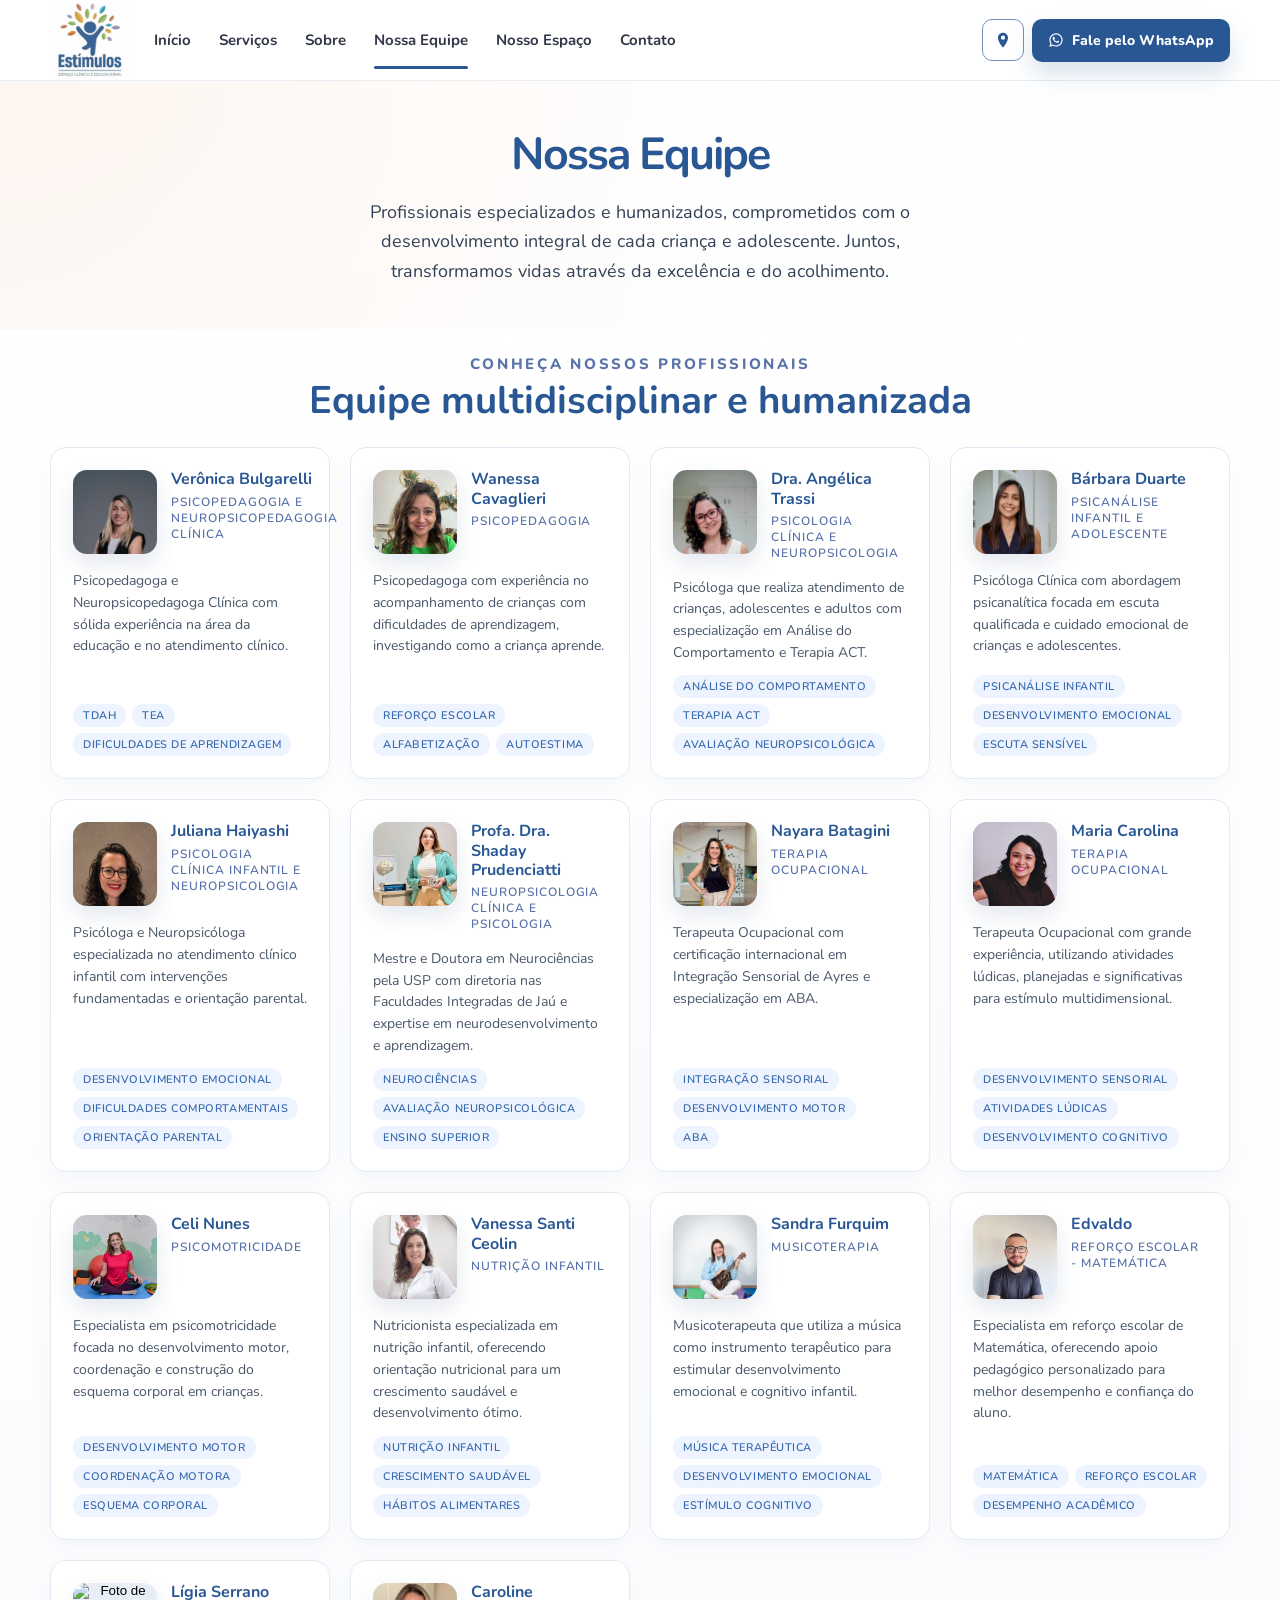
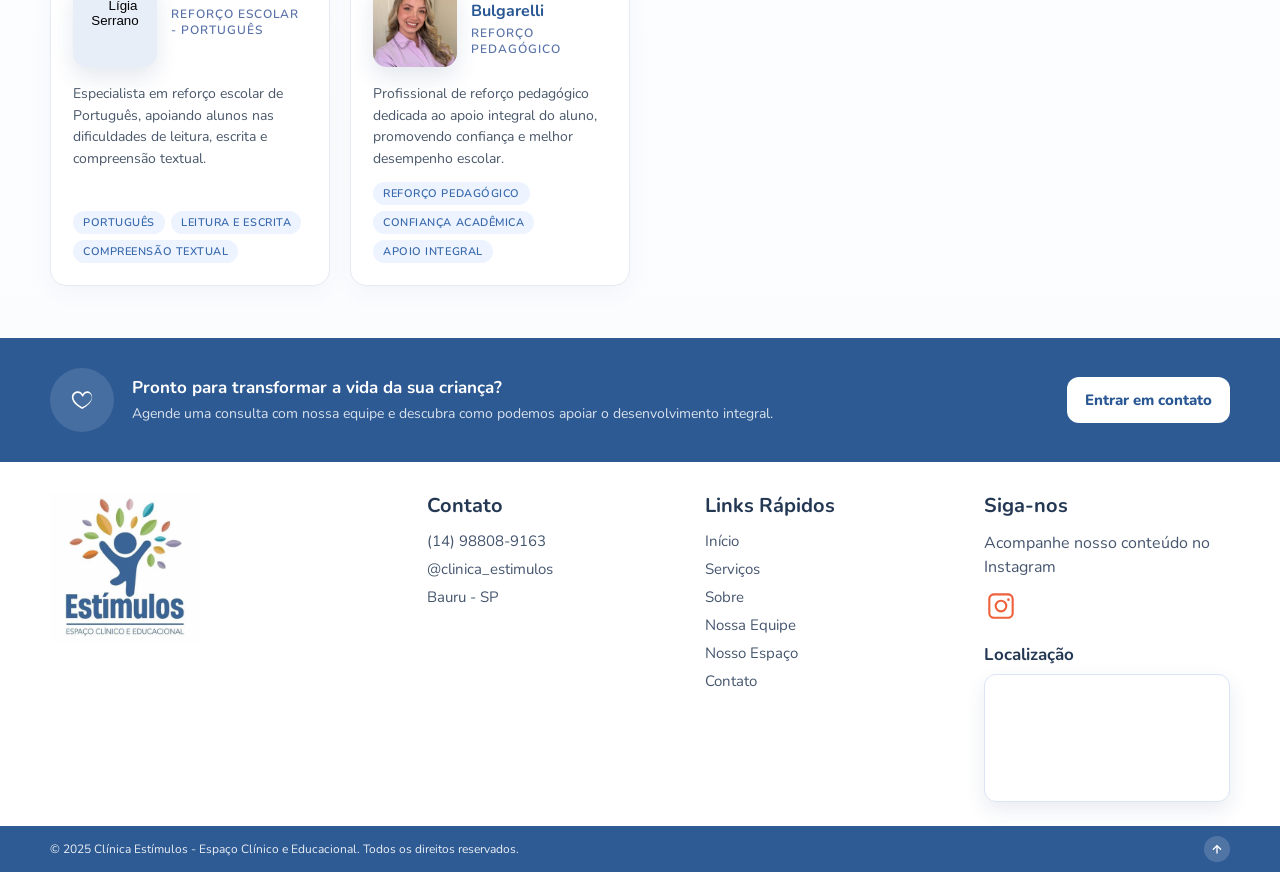
==== commit 347d2b1e: "feat: add location button and map embed to team and main pages" ====
--- a/equipe.html
+++ b/equipe.html
@@ -30,12 +30,17 @@
         <a href="nosso-espaco.html">Nosso Espaço</a>
         <a href="index.html#contato">Contato</a>
       </nav>
-      <a class="btn-primary header-cta" href="https://wa.me/5514988089163" target="_blank" rel="noreferrer">
-        <span class="btn-icon" aria-hidden="true">
-          <svg viewBox="0 0 24 24" role="img"><path d="M19.05 4.94A9.86 9.86 0 0 0 12.03 2C6.57 2 2.13 6.44 2.13 11.9c0 1.75.46 3.46 1.34 4.98L2 22l5.28-1.38a9.87 9.87 0 0 0 4.73 1.2h.01c5.45 0 9.89-4.44 9.89-9.9 0-2.64-1.03-5.12-2.86-6.98Zm-7.02 15.2h-.01a8.2 8.2 0 0 1-4.18-1.14l-.3-.18-3.13.82.84-3.05-.2-.31a8.2 8.2 0 0 1-1.26-4.38c0-4.53 3.69-8.22 8.23-8.22 2.2 0 4.26.85 5.81 2.42a8.16 8.16 0 0 1 2.4 5.82c0 4.54-3.69 8.22-8.2 8.22Zm4.5-6.17c-.25-.12-1.49-.74-1.72-.83-.23-.08-.4-.12-.56.12-.17.25-.65.83-.8 1-.15.17-.3.19-.55.06-.25-.12-1.06-.39-2.03-1.26-.75-.67-1.26-1.5-1.4-1.75-.14-.25-.02-.38.1-.5.11-.11.25-.3.37-.44.12-.15.17-.25.25-.42.08-.17.04-.31-.02-.44-.06-.12-.56-1.35-.77-1.84-.2-.49-.4-.42-.56-.43h-.48c-.16 0-.42.06-.64.31-.22.25-.84.82-.84 2s.86 2.31.98 2.47c.12.17 1.69 2.57 4.1 3.6.57.25 1.02.4 1.36.52.57.18 1.08.16 1.49.1.45-.07 1.49-.61 1.7-1.2.21-.59.21-1.09.15-1.2-.06-.11-.23-.17-.48-.29Z" /></svg>
-        </span>
-        Fale pelo WhatsApp
-      </a>
+      <div class="header-actions">
+        <a class="header-location-cta" href="https://www.google.com/maps/place/Cl%C3%ADnica+Est%C3%ADmulos+Bauru/data=!4m2!3m1!1s0x0:0x8d284fe6cf229778?sa=X&ved=1t:2428&ictx=111" target="_blank" rel="noreferrer" aria-label="Abrir localização da clínica no Google Maps" title="Localização">
+          <svg viewBox="0 0 24 24" role="img" aria-hidden="true"><path d="M12 2.2c-3.7 0-6.7 3-6.7 6.7 0 4.9 5.5 11.8 6.2 12.6a.7.7 0 0 0 1 0c.7-.8 6.2-7.7 6.2-12.6 0-3.7-3-6.7-6.7-6.7Zm0 9.5a2.8 2.8 0 1 1 0-5.6 2.8 2.8 0 0 1 0 5.6Z"/></svg>
+        </a>
+        <a class="btn-primary header-cta" href="https://wa.me/5514988089163" target="_blank" rel="noreferrer">
+          <span class="btn-icon" aria-hidden="true">
+            <svg viewBox="0 0 24 24" role="img"><path d="M19.05 4.94A9.86 9.86 0 0 0 12.03 2C6.57 2 2.13 6.44 2.13 11.9c0 1.75.46 3.46 1.34 4.98L2 22l5.28-1.38a9.87 9.87 0 0 0 4.73 1.2h.01c5.45 0 9.89-4.44 9.89-9.9 0-2.64-1.03-5.12-2.86-6.98Zm-7.02 15.2h-.01a8.2 8.2 0 0 1-4.18-1.14l-.3-.18-3.13.82.84-3.05-.2-.31a8.2 8.2 0 0 1-1.26-4.38c0-4.53 3.69-8.22 8.23-8.22 2.2 0 4.26.85 5.81 2.42a8.16 8.16 0 0 1 2.4 5.82c0 4.54-3.69 8.22-8.2 8.22Zm4.5-6.17c-.25-.12-1.49-.74-1.72-.83-.23-.08-.4-.12-.56.12-.17.25-.65.83-.8 1-.15.17-.3.19-.55.06-.25-.12-1.06-.39-2.03-1.26-.75-.67-1.26-1.5-1.4-1.75-.14-.25-.02-.38.1-.5.11-.11.25-.3.37-.44.12-.15.17-.25.25-.42.08-.17.04-.31-.02-.44-.06-.12-.56-1.35-.77-1.84-.2-.49-.4-.42-.56-.43h-.48c-.16 0-.42.06-.64.31-.22.25-.84.82-.84 2s.86 2.31.98 2.47c.12.17 1.69 2.57 4.1 3.6.57.25 1.02.4 1.36.52.57.18 1.08.16 1.49.1.45-.07 1.49-.61 1.7-1.2.21-.59.21-1.09.15-1.2-.06-.11-.23-.17-.48-.29Z" /></svg>
+          </span>
+          Fale pelo WhatsApp
+        </a>
+      </div>
     </div>
   </header>
 
@@ -379,6 +384,13 @@
         <a href="https://www.instagram.com/clinica_estimulos" target="_blank" rel="noreferrer" class="social-link" aria-label="Instagram da Clínica Estímulos">
           <svg viewBox="0 0 64 64" role="img"><defs><linearGradient id="insta" x1="0" y1="64" x2="64" y2="0"><stop offset="0" stop-color="#feda75" /><stop offset="0.4" stop-color="#fa7e1e" /><stop offset="0.7" stop-color="#d62976" /><stop offset="1" stop-color="#4f5bd5" /></linearGradient></defs><path fill="url(#insta)" d="M19 8h26c6.1 0 11 4.9 11 11v26c0 6.1-4.9 11-11 11H19C12.9 56 8 51.1 8 45V19C8 12.9 12.9 8 19 8Zm0 4a7 7 0 0 0-7 7v26a7 7 0 0 0 7 7h26a7 7 0 0 0 7-7V19a7 7 0 0 0-7-7H19Zm27 5.5a2.5 2.5 0 1 1 0 5 2.5 2.5 0 0 1 0-5ZM32 20a12 12 0 1 1 0 24 12 12 0 0 1 0-24Zm0 4a8 8 0 1 0 0 16 8 8 0 0 0 0-16Z" /></svg>
         </a>
+        <div class="footer-map-wrap">
+          <h3>Localização</h3>
+          <div class="footer-map-thumb">
+            <iframe src="https://www.google.com/maps?q=Cl%C3%ADnica%20Est%C3%ADmulos%20Bauru&output=embed" loading="lazy" referrerpolicy="no-referrer-when-downgrade" title="Mapa da Clínica Estímulos"></iframe>
+            <a href="https://www.google.com/maps/place/Cl%C3%ADnica+Est%C3%ADmulos+Bauru/data=!4m2!3m1!1s0x0:0x8d284fe6cf229778?sa=X&ved=1t:2428&ictx=111" target="_blank" rel="noreferrer" aria-label="Abrir localização da Clínica Estímulos no Google Maps"></a>
+          </div>
+        </div>
       </div>
     </div>
     <div class="footer-bottom">
--- a/css/style.css
+++ b/css/style.css
@@ -132,6 +132,30 @@
 .main-nav a {
   position: relative;
   padding: 8px 0;
+}
+
+.header-location-cta {
+  width: 42px;
+  height: 42px;
+  border-radius: 10px;
+  border: 1.5px solid #7291c1;
+  background: #fff;
+  color: var(--blue);
+  display: inline-flex;
+  align-items: center;
+  justify-content: center;
+  transition: transform 0.2s ease, box-shadow 0.2s ease, background 0.2s ease;
+}
+
+.header-location-cta:hover {
+  transform: translateY(-1px);
+  box-shadow: 0 8px 18px rgba(41, 87, 148, 0.18);
+}
+
+.header-location-cta svg {
+  width: 18px;
+  height: 18px;
+  fill: currentColor;
 }
 
 .main-nav a.active::after,
@@ -187,6 +211,13 @@
   white-space: nowrap;
 }
 
+.header-actions {
+  margin-left: auto;
+  display: inline-flex;
+  align-items: center;
+  gap: 8px;
+}
+
 .btn-icon {
   width: 16px;
   height: 16px;
@@ -526,6 +557,36 @@
   margin-bottom: 10px;
 }
 
+.footer-map-wrap {
+  margin-top: 14px;
+}
+
+.footer-map-wrap h3 {
+  font-size: 17px;
+  margin-bottom: 8px;
+}
+
+.footer-map-thumb {
+  position: relative;
+  border: 1px solid #d9e4f4;
+  border-radius: 12px;
+  overflow: hidden;
+  box-shadow: 0 8px 20px rgba(36, 69, 116, 0.1);
+}
+
+.footer-map-thumb iframe {
+  width: 100%;
+  height: 126px;
+  border: 0;
+  display: block;
+}
+
+.footer-map-thumb a {
+  position: absolute;
+  inset: 0;
+  z-index: 1;
+}
+
 .social-link {
   display: inline-flex;
   width: 34px;
@@ -590,6 +651,14 @@
   }
 
   .header-cta {
+    display: none;
+  }
+
+  .header-location-cta {
+    display: none;
+  }
+
+  .header-actions {
     display: none;
   }
 
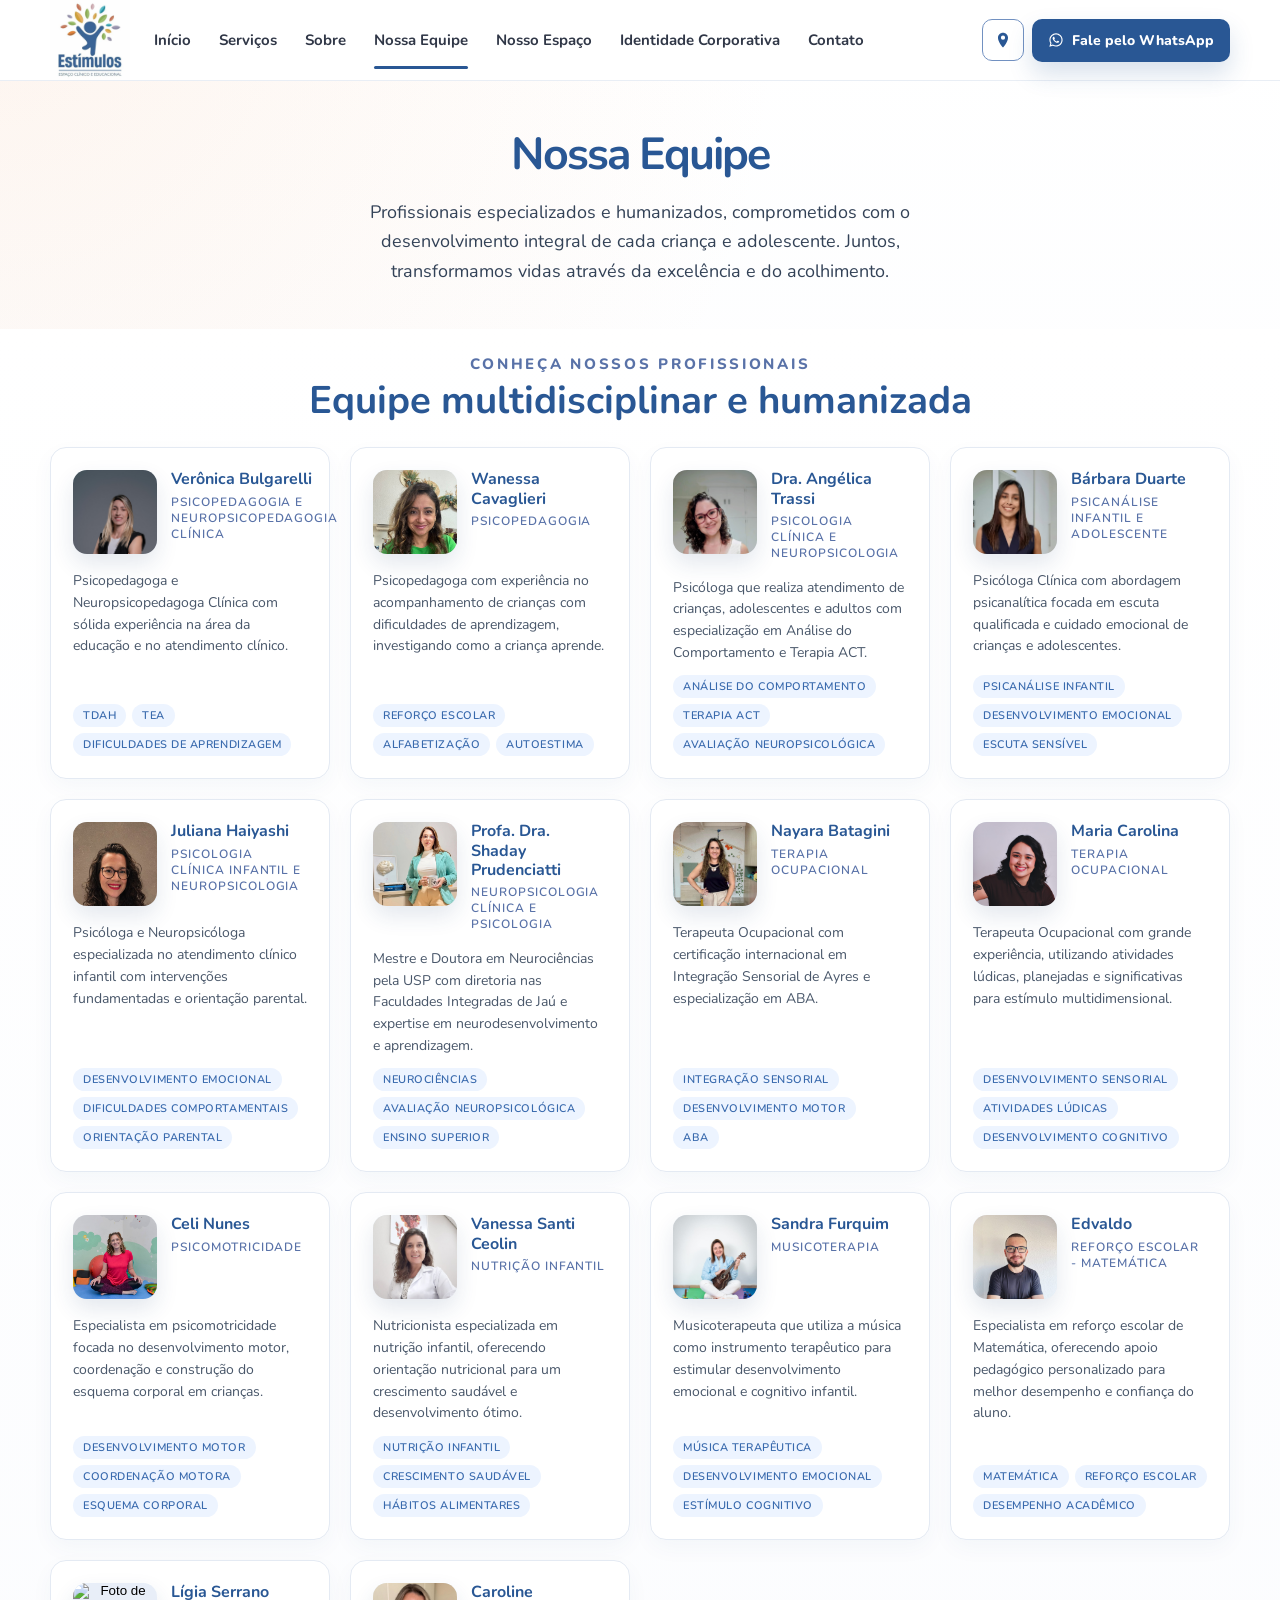
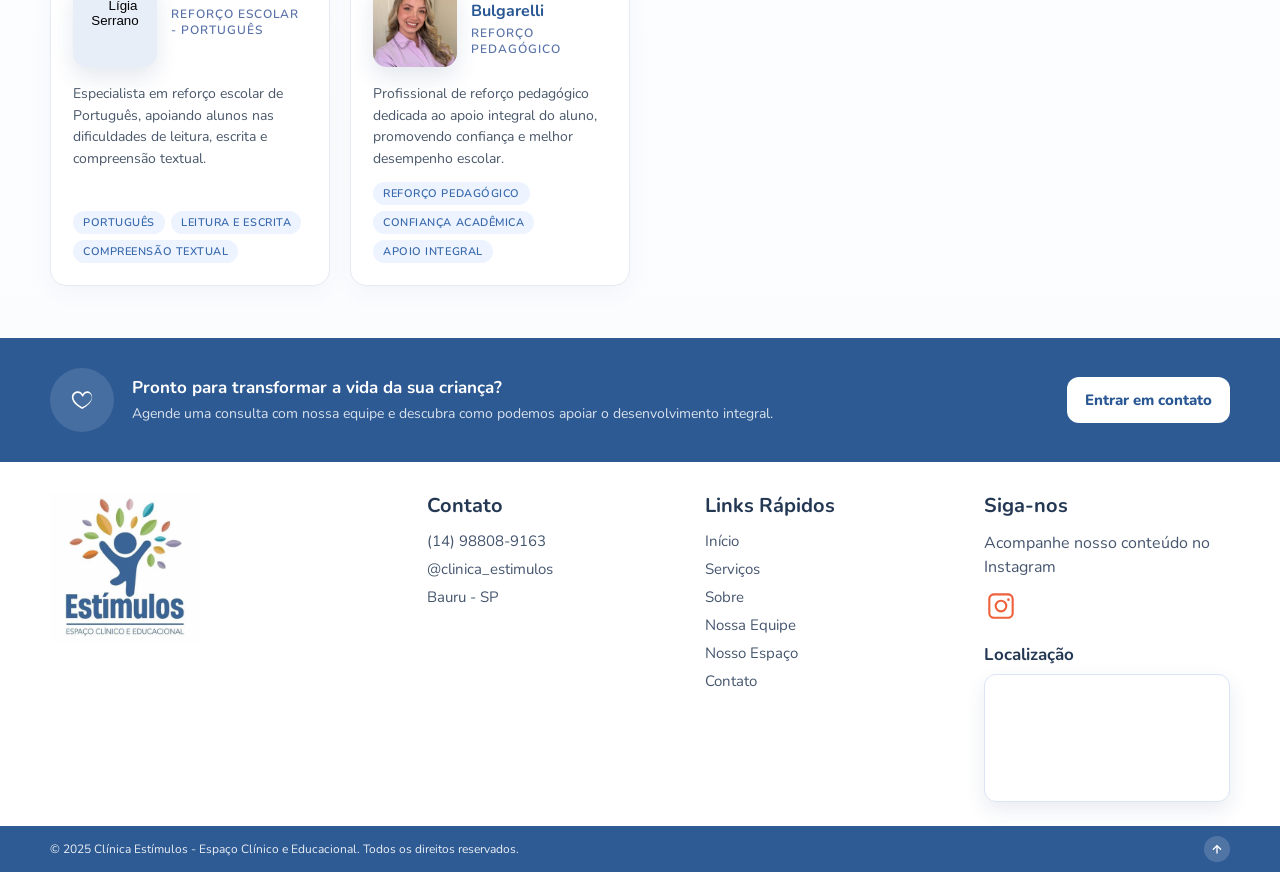
==== commit 8f66d171: "feat: add Identidade Corporativa page with styles and navigation links" ====
--- a/equipe.html
+++ b/equipe.html
@@ -28,6 +28,7 @@
         <a href="index.html#sobre">Sobre</a>
         <a class="active" href="equipe.html">Nossa Equipe</a>
         <a href="nosso-espaco.html">Nosso Espaço</a>
+        <a href="identidade-corporativa.html">Identidade Corporativa</a>
         <a href="index.html#contato">Contato</a>
       </nav>
       <div class="header-actions">
--- a/css/style.css
+++ b/css/style.css
@@ -1369,3 +1369,121 @@
     bottom: 16px;
   }
 }
+
+/* Identidade Corporativa Page Styles */
+.corporate-identity {
+  padding-top: 0;
+}
+
+.identity-items-wrapper {
+  display: grid;
+  grid-template-columns: repeat(2, minmax(0, 1fr));
+  gap: 20px;
+  margin-bottom: 36px;
+}
+
+.identity-item {
+  padding: 28px;
+  background: rgba(255, 255, 255, 0.92);
+  border: 1px solid var(--line);
+  border-radius: 16px;
+  box-shadow: 0 8px 22px rgba(36, 69, 116, 0.04);
+}
+
+.identity-title {
+  font-size: 22px;
+  line-height: 1.2;
+  color: var(--blue);
+  margin-bottom: 12px;
+  font-weight: 700;
+}
+
+.identity-text {
+  font-size: 15px;
+  line-height: 1.62;
+  color: var(--text);
+}
+
+.identity-section {
+  margin-top: 48px;
+}
+
+.values-grid {
+  display: grid;
+  grid-template-columns: repeat(3, minmax(0, 1fr));
+  gap: 20px;
+  margin-top: 24px;
+}
+
+.value-card {
+  background: rgba(255, 255, 255, 0.92);
+  border: 1px solid var(--line);
+  border-radius: 16px;
+  padding: 24px;
+  box-shadow: 0 8px 22px rgba(36, 69, 116, 0.04);
+  transition: transform 0.25s ease, box-shadow 0.25s ease;
+}
+
+.value-card:hover {
+  transform: translateY(-4px);
+  box-shadow: 0 16px 32px rgba(36, 69, 116, 0.12);
+}
+
+.value-card h4 {
+  font-size: 16px;
+  line-height: 1.3;
+  color: var(--blue);
+  margin-bottom: 12px;
+  font-weight: 700;
+}
+
+.value-card p {
+  font-size: 14px;
+  line-height: 1.57;
+  color: #49576a;
+}
+
+@media (max-width: 1024px) {
+  .identity-items-wrapper {
+    grid-template-columns: 1fr;
+  }
+
+  .values-grid {
+    grid-template-columns: repeat(2, minmax(0, 1fr));
+  }
+}
+
+@media (max-width: 640px) {
+  .identity-items-wrapper {
+    grid-template-columns: 1fr;
+  }
+
+  .identity-item {
+    padding: 20px;
+  }
+
+  .identity-title {
+    font-size: 18px;
+  }
+
+  .identity-text {
+    font-size: 14px;
+  }
+
+  .values-grid {
+    grid-template-columns: 1fr;
+    gap: 16px;
+  }
+
+  .value-card {
+    padding: 20px;
+  }
+
+  .value-card h4 {
+    font-size: 15px;
+  }
+
+  .value-card p {
+    font-size: 13px;
+  }
+}
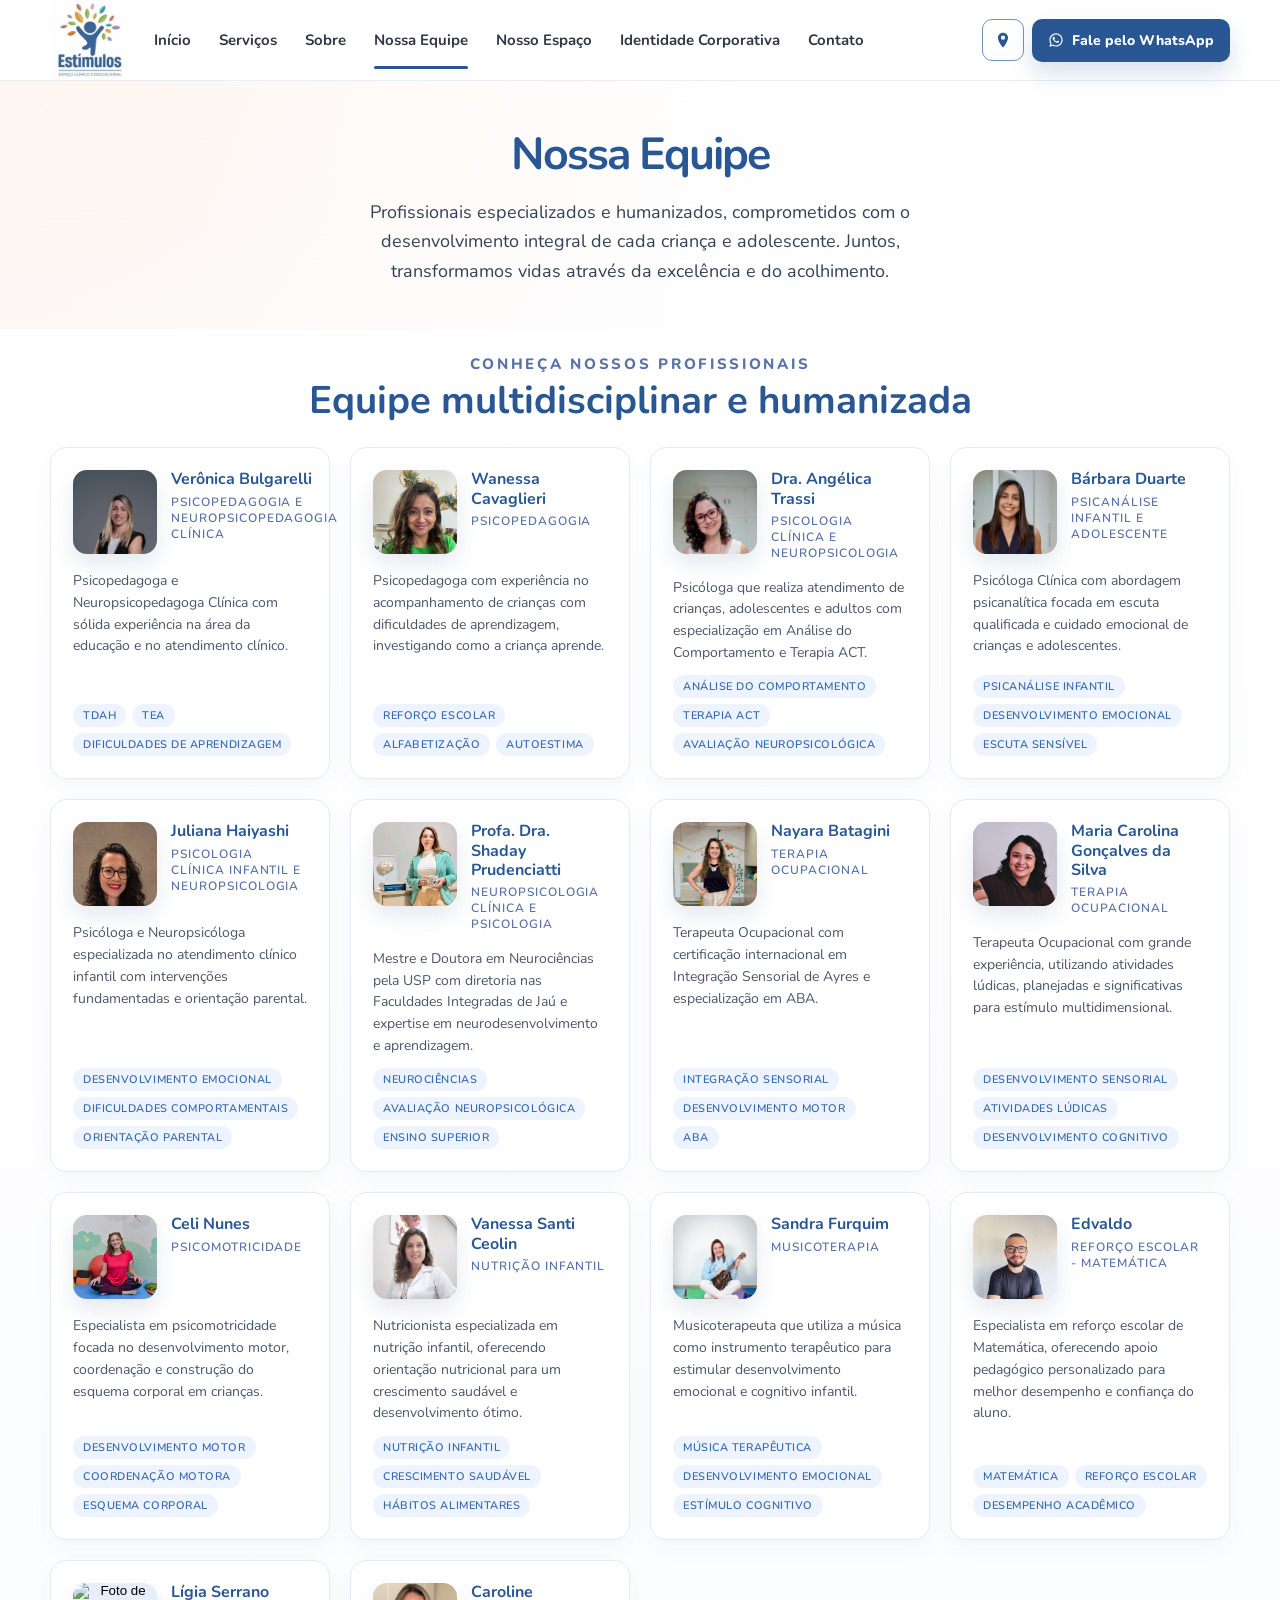
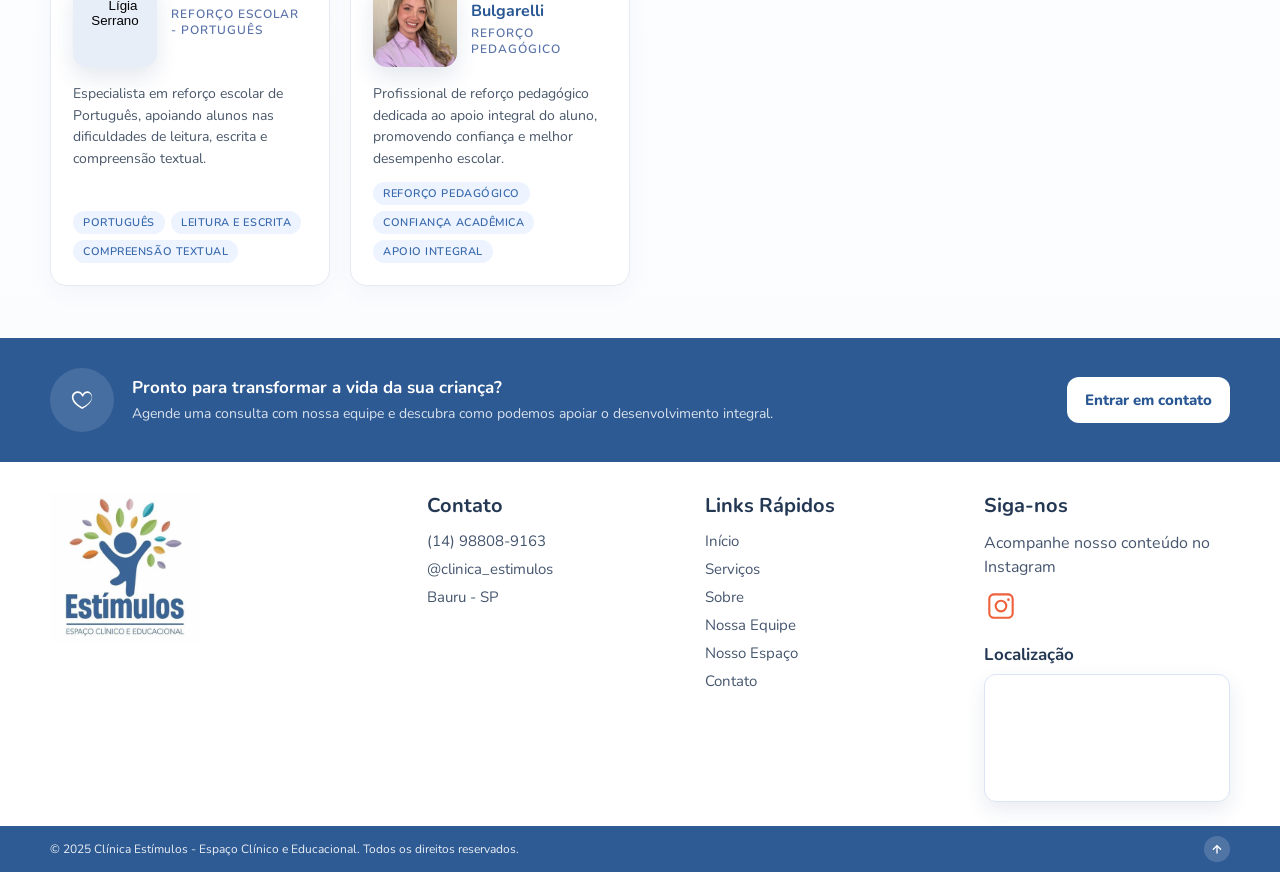
==== commit 04c02097: "feat: update Maria Carolina's full name in team profile and associated elements" ====
--- a/equipe.html
+++ b/equipe.html
@@ -209,11 +209,11 @@
 
           <article class="team-card">
             <div class="team-card-header">
-              <button class="team-avatar" type="button" aria-label="Ampliar foto de Maria Carolina">
-                <img src="images/profissionais/maria-carolina.jpeg" alt="Foto de Maria Carolina" loading="lazy" decoding="async" />
-              </button>
-              <div class="team-info-header">
-                <h3>Maria Carolina</h3>
+              <button class="team-avatar" type="button" aria-label="Ampliar foto de Maria Carolina Gonçalves da Silva">
+                <img src="images/profissionais/maria-carolina.jpeg" alt="Foto de Maria Carolina Gonçalves da Silva" loading="lazy" decoding="async" />
+              </button>
+              <div class="team-info-header">
+                <h3>Maria Carolina Gonçalves da Silva</h3>
                 <p class="team-specialty">Terapia Ocupacional</p>
               </div>
             </div>
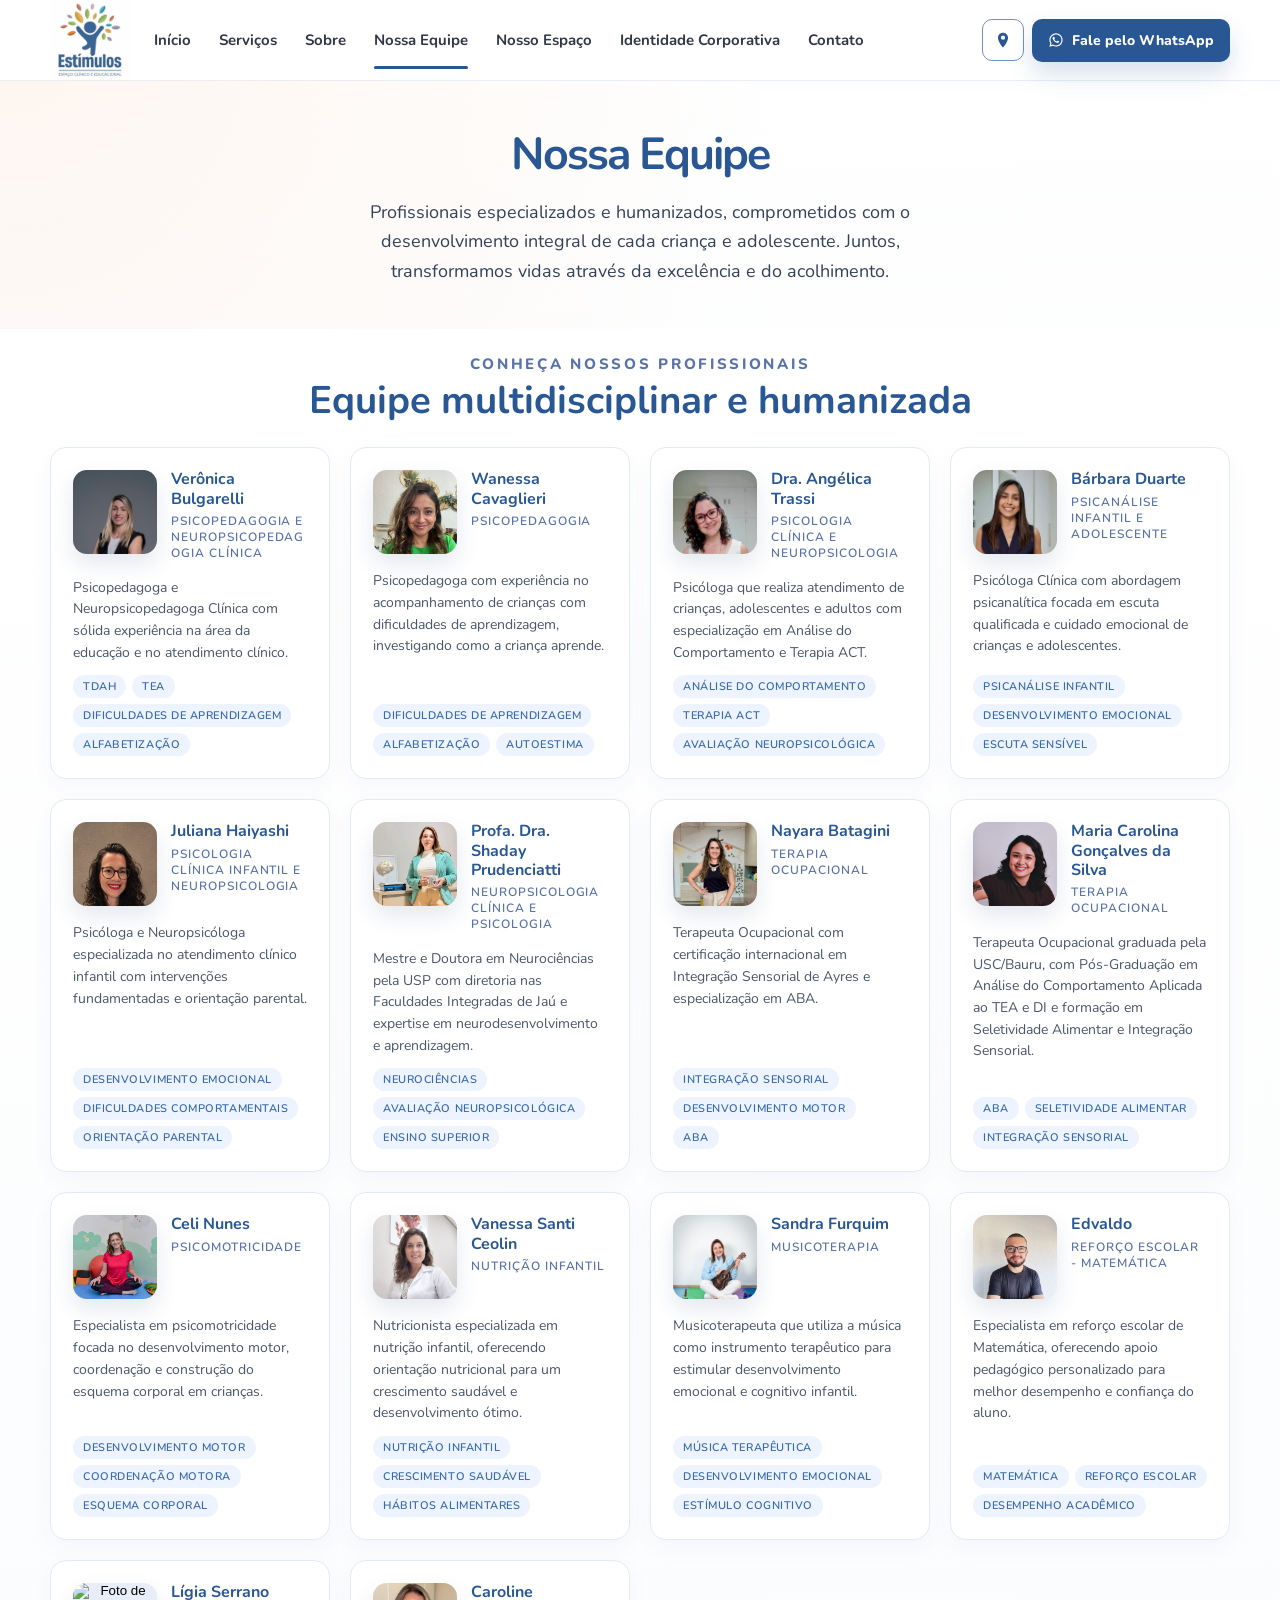
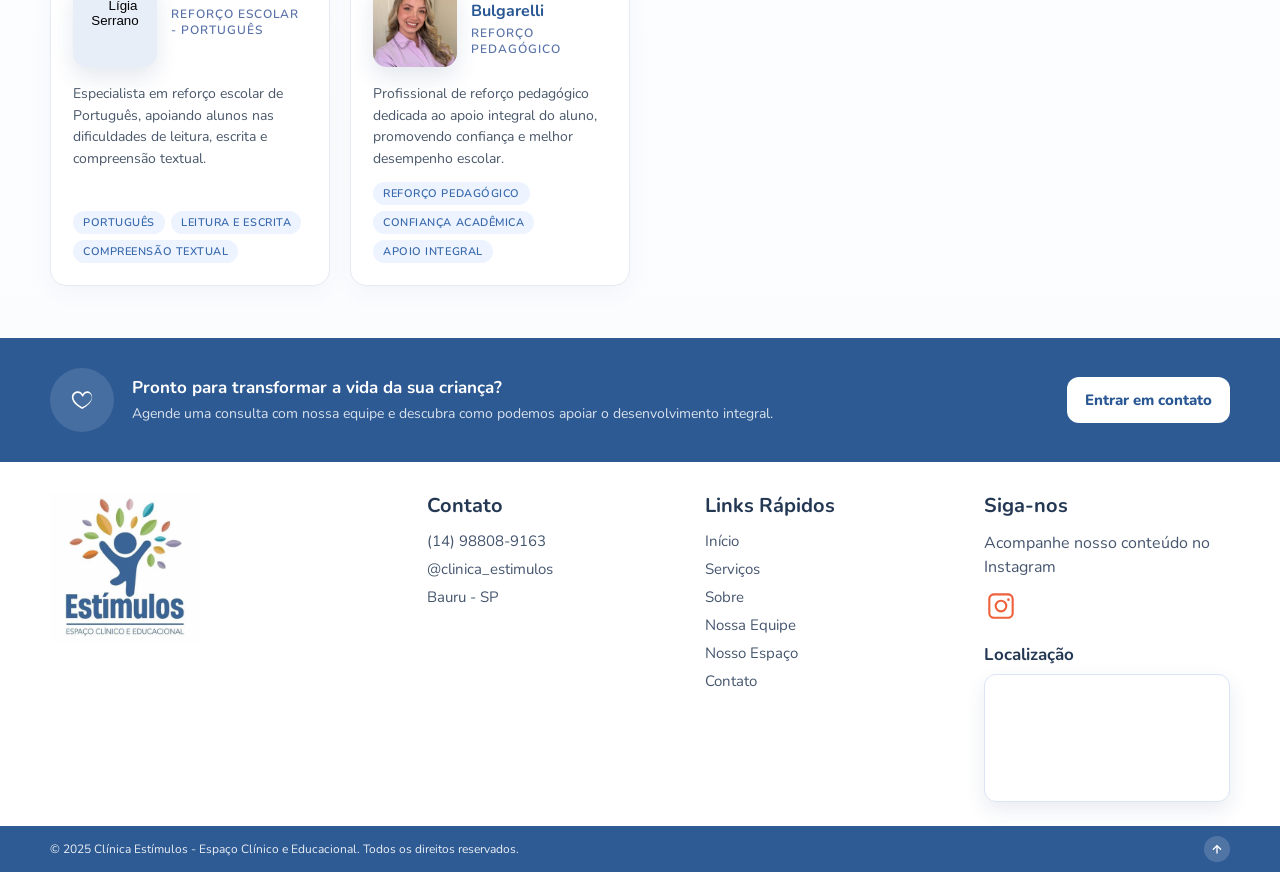
==== commit 523019dc: "feat: update team member profiles with new qualifications and tags" ====
--- a/equipe.html
+++ b/equipe.html
@@ -83,6 +83,7 @@
                 <span class="tag">TDAH</span>
                 <span class="tag">TEA</span>
                 <span class="tag">Dificuldades de Aprendizagem</span>
+                <span class="tag">Alfabetização</span>
               </div>
             </div>
           </article>
@@ -100,7 +101,7 @@
             <div class="team-card-body">
               <p class="team-description">Psicopedagoga com experiência no acompanhamento de crianças com dificuldades de aprendizagem, investigando como a criança aprende.</p>
               <div class="team-tags">
-                <span class="tag">Reforço Escolar</span>
+                <span class="tag">Dificuldades de Aprendizagem</span>
                 <span class="tag">Alfabetização</span>
                 <span class="tag">Autoestima</span>
               </div>
@@ -218,11 +219,11 @@
               </div>
             </div>
             <div class="team-card-body">
-              <p class="team-description">Terapeuta Ocupacional com grande experiência, utilizando atividades lúdicas, planejadas e significativas para estímulo multidimensional.</p>
-              <div class="team-tags">
-                <span class="tag">Desenvolvimento Sensorial</span>
-                <span class="tag">Atividades Lúdicas</span>
-                <span class="tag">Desenvolvimento Cognitivo</span>
+              <p class="team-description">Terapeuta Ocupacional graduada pela USC/Bauru, com Pós-Graduação em Análise do Comportamento Aplicada ao TEA e DI e formação em Seletividade Alimentar e Integração Sensorial.</p>
+              <div class="team-tags">
+                <span class="tag">ABA</span>
+                <span class="tag">Seletividade Alimentar</span>
+                <span class="tag">Integração Sensorial</span>
               </div>
             </div>
           </article>
--- a/css/style.css
+++ b/css/style.css
@@ -1019,6 +1019,8 @@
   text-transform: uppercase;
   letter-spacing: 0.08em;
   margin: 4px 0 0 0 !important;
+  word-break: break-word;
+  overflow-wrap: break-word;
 }
 
 .team-card-body {
@@ -1121,6 +1123,227 @@
   }
 }
 
+/* Google Reviews Section */
+.reviews-summary {
+  display: flex;
+  align-items: center;
+  justify-content: space-between;
+  gap: 20px;
+  background: var(--blue-soft);
+  border: 1px solid var(--line);
+  border-radius: 16px;
+  padding: 24px 32px;
+  margin-bottom: 32px;
+  flex-wrap: wrap;
+}
+
+.reviews-score {
+  display: flex;
+  align-items: center;
+  gap: 14px;
+  flex-wrap: wrap;
+}
+
+.reviews-score-number {
+  font-size: 2.8rem;
+  font-weight: 800;
+  color: var(--blue);
+  line-height: 1;
+}
+
+.reviews-stars {
+  display: flex;
+  gap: 3px;
+}
+
+.reviews-stars svg,
+.review-stars svg {
+  width: 22px;
+  height: 22px;
+  fill: #f5a623;
+}
+
+.review-stars svg {
+  width: 16px;
+  height: 16px;
+}
+
+.reviews-total {
+  font-size: 13px;
+  color: var(--muted);
+  font-weight: 600;
+}
+
+.reviews-cta {
+  display: inline-flex;
+  align-items: center;
+  gap: 8px;
+  background: var(--blue);
+  color: #fff;
+  font-weight: 700;
+  font-size: 14px;
+  padding: 12px 24px;
+  border-radius: 999px;
+  transition: background 0.2s;
+  white-space: nowrap;
+}
+
+.reviews-cta:hover {
+  background: var(--blue-dark);
+}
+
+.reviews-grid {
+  display: grid;
+  grid-template-columns: repeat(3, minmax(0, 1fr));
+  gap: 16px;
+}
+
+.review-card {
+  background: #fff;
+  border: 1px solid var(--line);
+  border-radius: 16px;
+  padding: 22px 20px 20px;
+  box-shadow: var(--shadow);
+  display: flex;
+  flex-direction: column;
+  gap: 12px;
+  height: var(--review-card-height, auto);
+}
+
+.review-header {
+  display: flex;
+  align-items: flex-start;
+  gap: 12px;
+  position: relative;
+}
+
+.review-avatar {
+  width: 42px;
+  height: 42px;
+  border-radius: 999px;
+  background: var(--blue);
+  color: #fff;
+  font-weight: 800;
+  font-size: 18px;
+  display: grid;
+  place-items: center;
+  flex-shrink: 0;
+}
+
+.review-author {
+  font-weight: 700;
+  font-size: 14px;
+  color: var(--text);
+  margin-bottom: 4px;
+}
+
+.review-stars {
+  display: flex;
+  gap: 2px;
+}
+
+.review-google-icon {
+  width: 20px;
+  height: 20px;
+  flex-shrink: 0;
+  margin-left: auto;
+  margin-top: 2px;
+}
+
+.review-text {
+  font-size: 14px;
+  color: var(--muted);
+  line-height: 1.65;
+}
+
+@media (max-width: 980px) {
+  .reviews-grid {
+    grid-template-columns: repeat(2, minmax(0, 1fr));
+  }
+}
+
+@media (max-width: 640px) {
+  .reviews-summary {
+    padding: 18px 20px;
+    flex-direction: column;
+    align-items: flex-start;
+  }
+
+  .reviews-grid {
+    grid-template-columns: 1fr;
+  }
+}
+
+/* Reviews Carousel */
+.reviews-carousel.is-measuring {
+  visibility: hidden;
+}
+.reviews-slide {
+  display: none;
+}
+.reviews-slide.active {
+  display: grid;
+  animation: reviewsSlideIn 0.45s ease;
+}
+
+@keyframes reviewsSlideIn {
+  from {
+    opacity: 0;
+    transform: translateY(10px);
+  }
+  to {
+    opacity: 1;
+    transform: translateY(0);
+  }
+}
+.reviews-nav {
+  display: flex;
+  align-items: center;
+  justify-content: center;
+  gap: 16px;
+  margin-top: 32px;
+}
+.reviews-nav-btn {
+  width: 42px;
+  height: 42px;
+  border-radius: 50%;
+  border: 2px solid var(--line);
+  background: #fff;
+  cursor: pointer;
+  display: grid;
+  place-items: center;
+  color: var(--blue);
+  transition: background 0.2s, border-color 0.2s;
+  flex-shrink: 0;
+}
+.reviews-nav-btn svg {
+  width: 18px;
+  height: 18px;
+}
+.reviews-nav-btn:hover {
+  background: #eef3fb;
+  border-color: var(--blue);
+}
+.reviews-dots {
+  display: flex;
+  gap: 8px;
+  align-items: center;
+}
+.reviews-dot {
+  width: 10px;
+  height: 10px;
+  border-radius: 50%;
+  border: none;
+  background: var(--line);
+  cursor: pointer;
+  padding: 0;
+  transition: background 0.2s, transform 0.2s;
+}
+.reviews-dot.active {
+  background: var(--blue);
+  transform: scale(1.35);
+}
+
 /* Nosso Espaco Page Styles */
 .space-gallery {
   padding-top: 0;
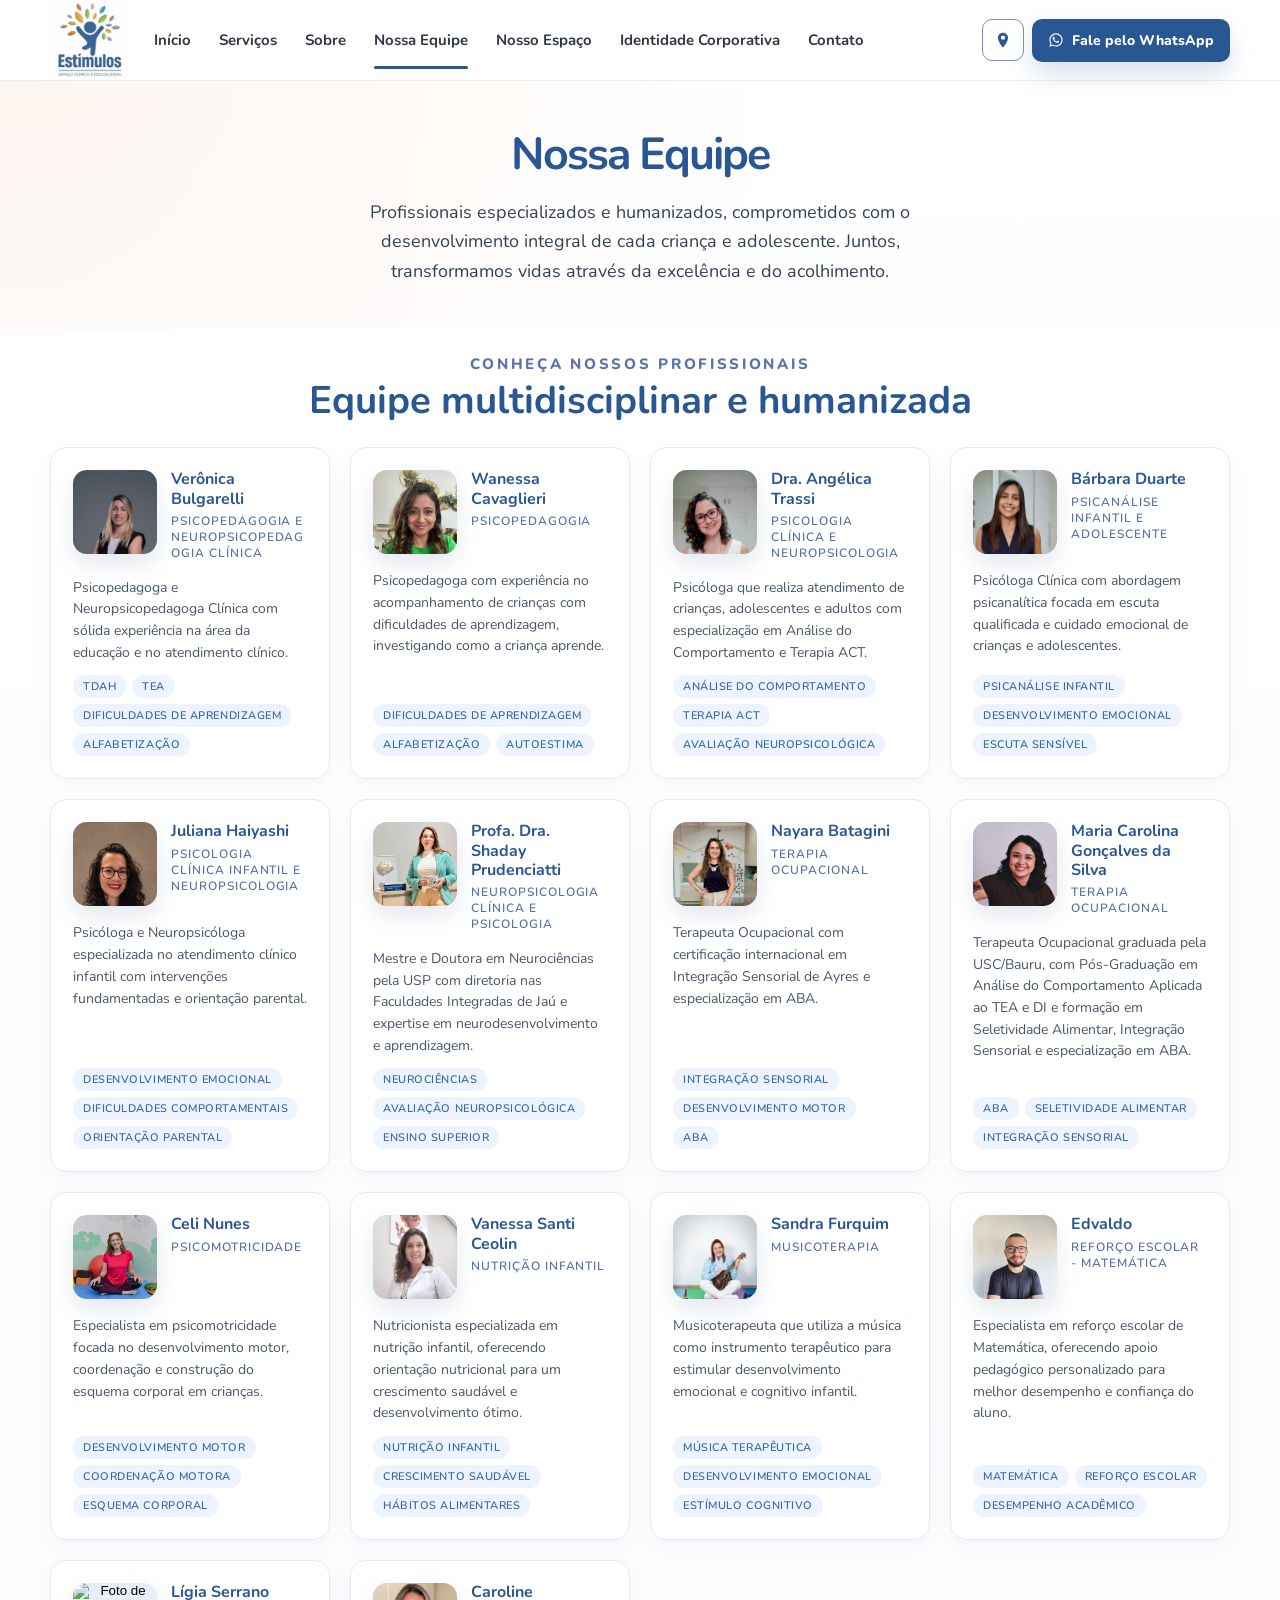
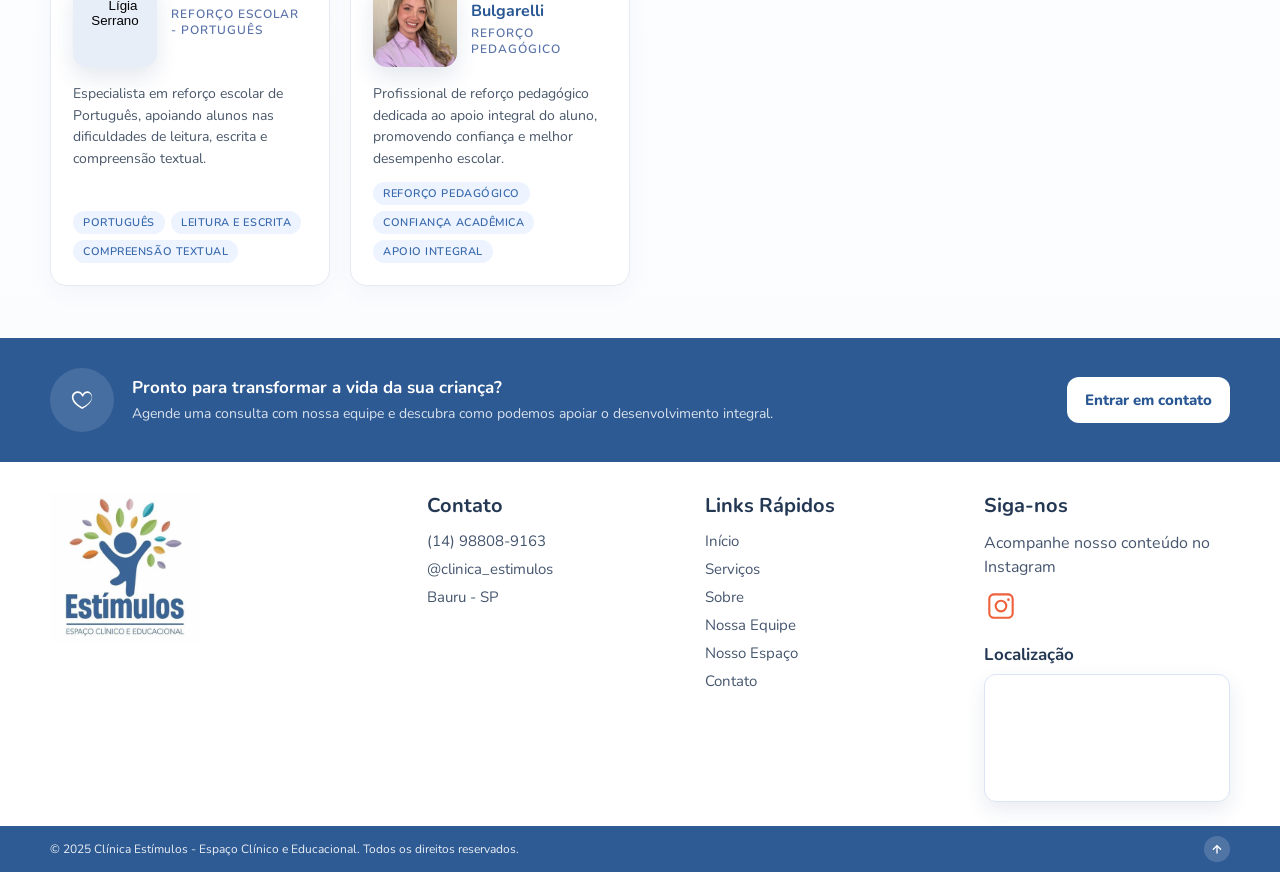
==== commit 633bd991: "feat: update team member description to include ABA specialization" ====
--- a/equipe.html
+++ b/equipe.html
@@ -219,7 +219,7 @@
               </div>
             </div>
             <div class="team-card-body">
-              <p class="team-description">Terapeuta Ocupacional graduada pela USC/Bauru, com Pós-Graduação em Análise do Comportamento Aplicada ao TEA e DI e formação em Seletividade Alimentar e Integração Sensorial.</p>
+              <p class="team-description">Terapeuta Ocupacional graduada pela USC/Bauru, com Pós-Graduação em Análise do Comportamento Aplicada ao TEA e DI e formação em Seletividade Alimentar, Integração Sensorial e especialização em ABA.</p>
               <div class="team-tags">
                 <span class="tag">ABA</span>
                 <span class="tag">Seletividade Alimentar</span>
